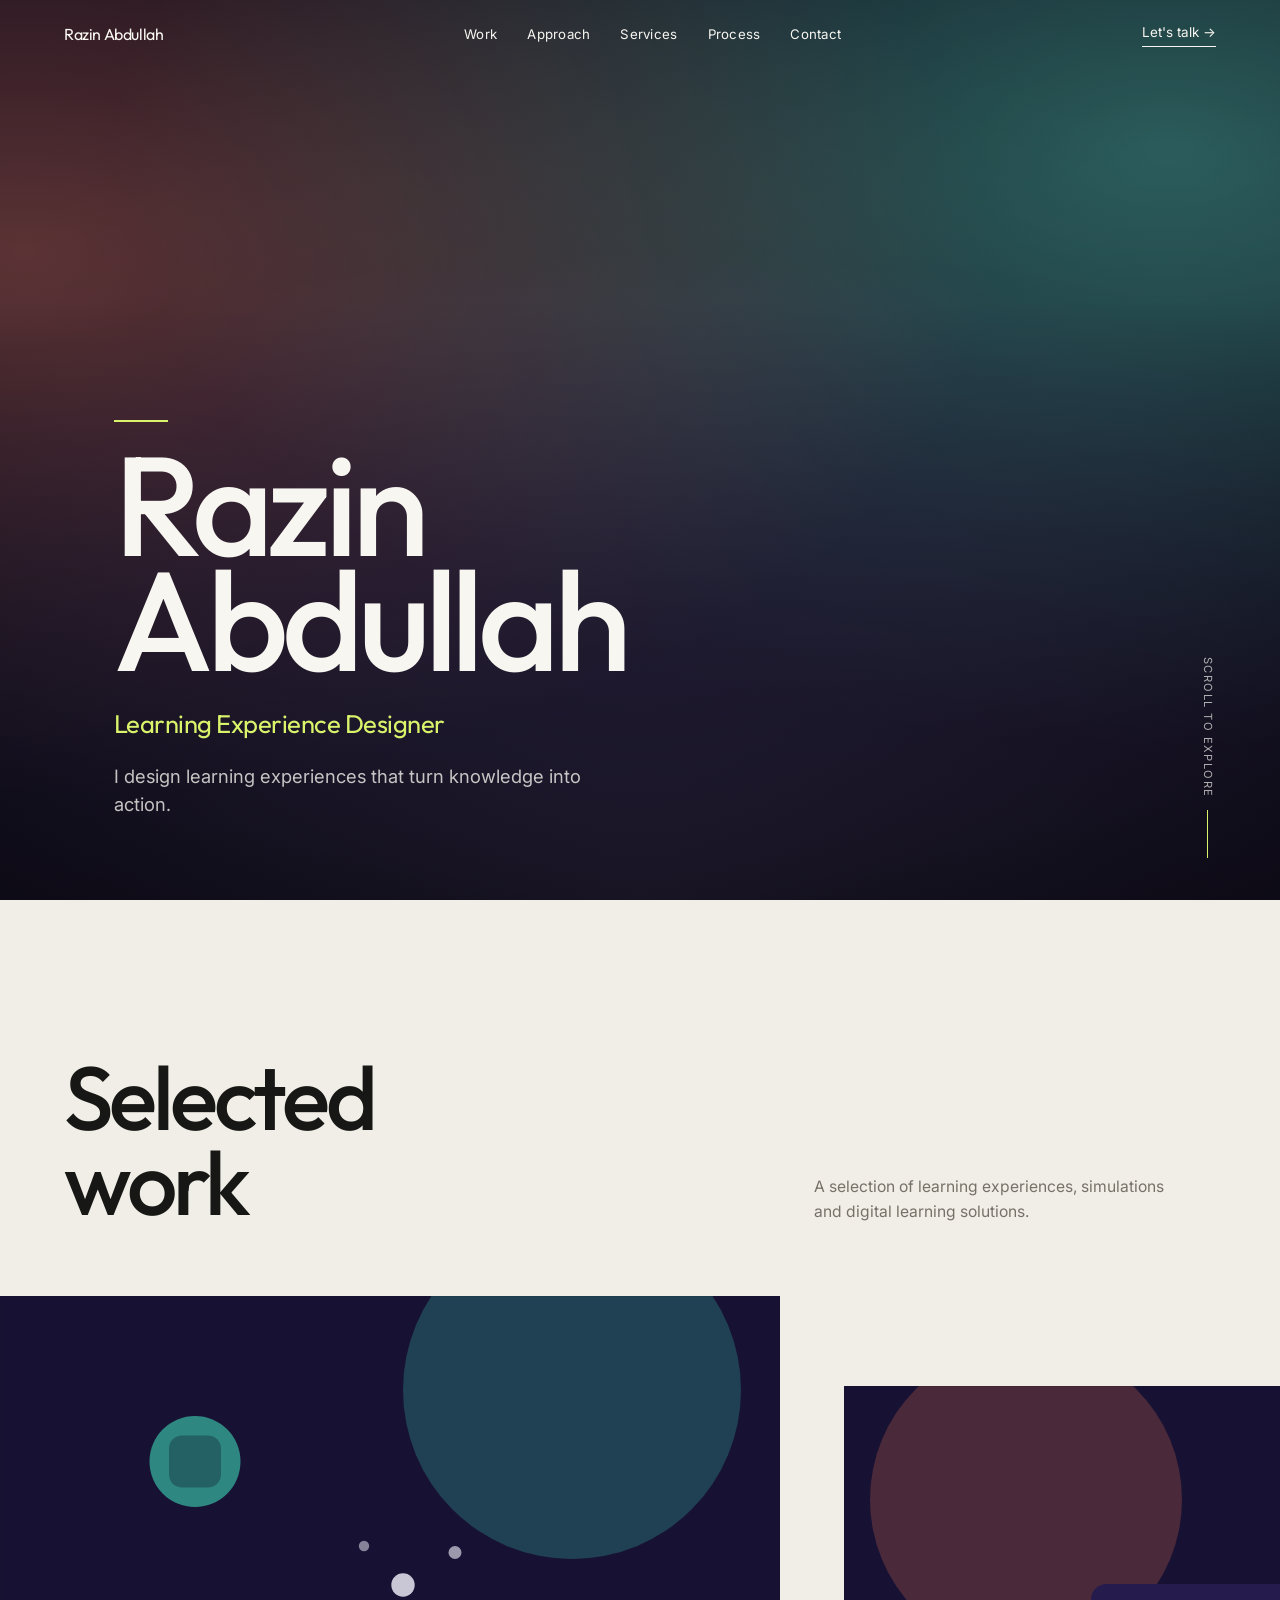
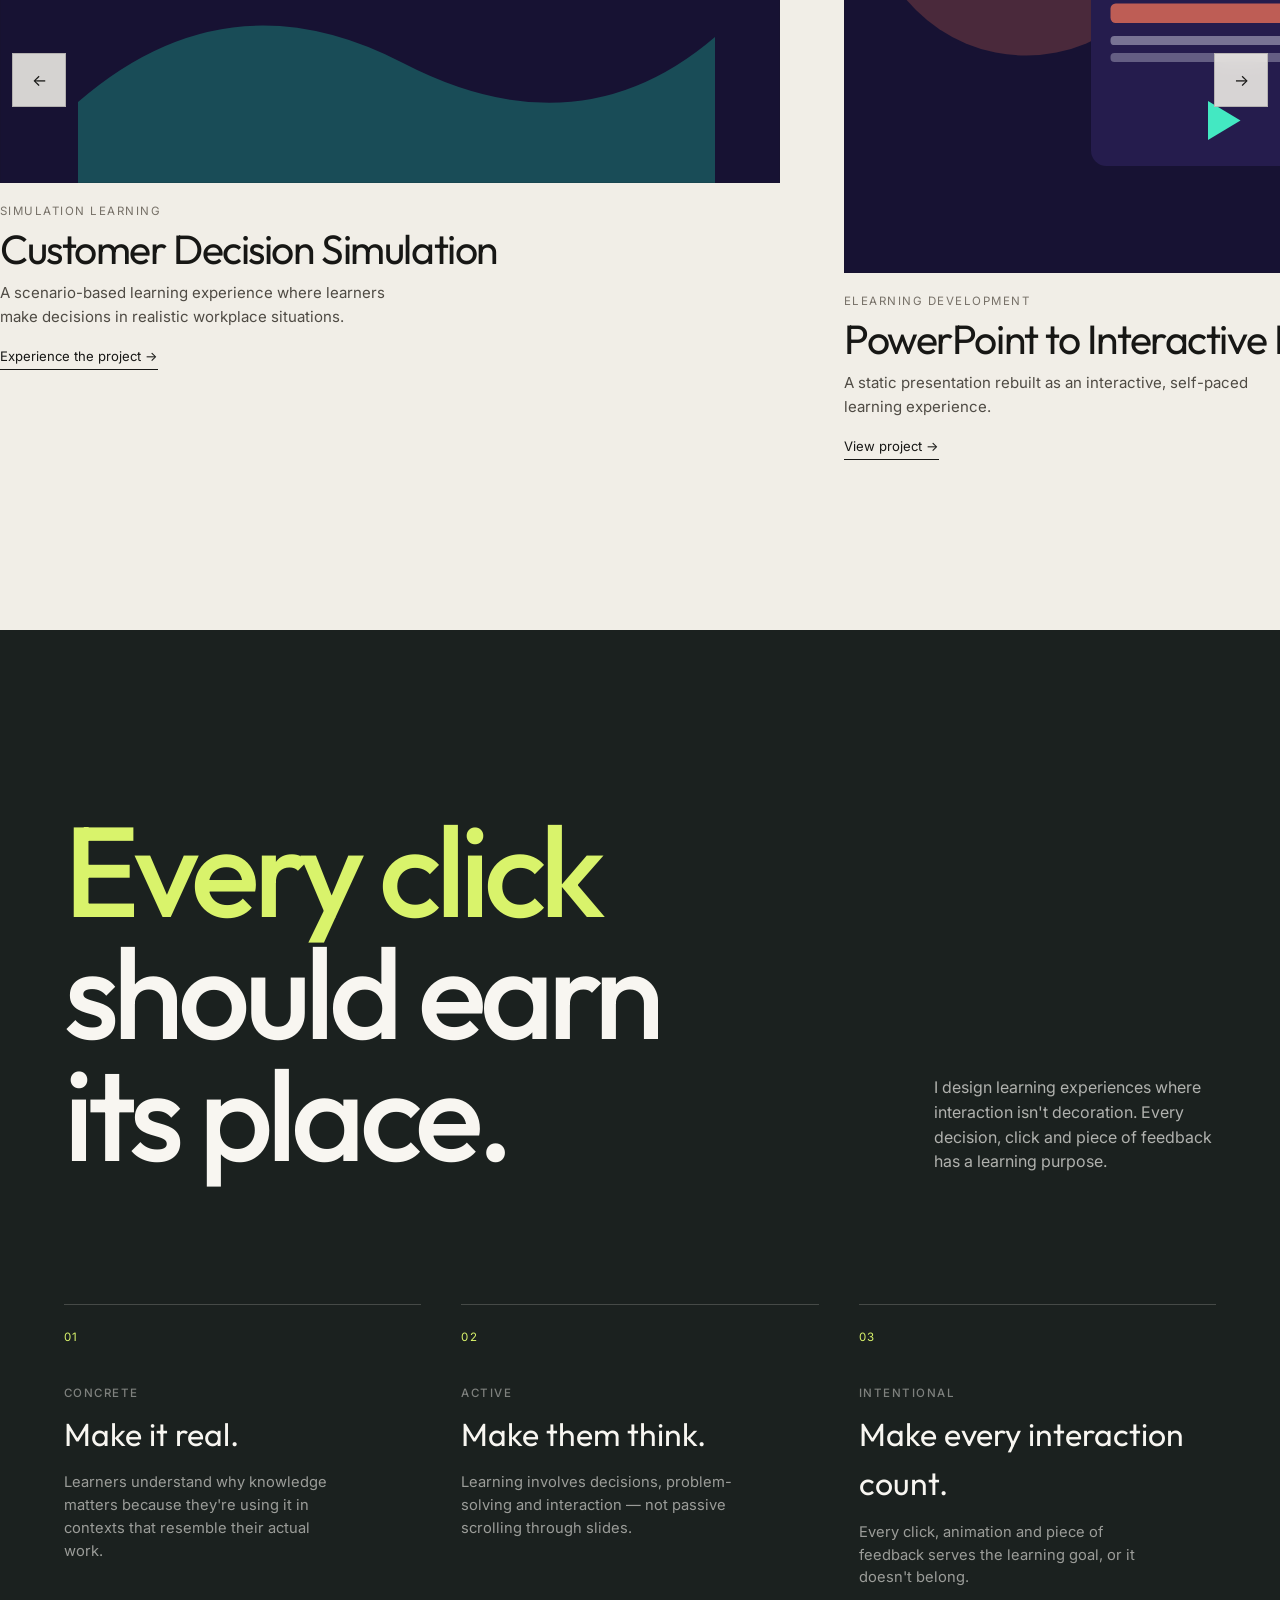
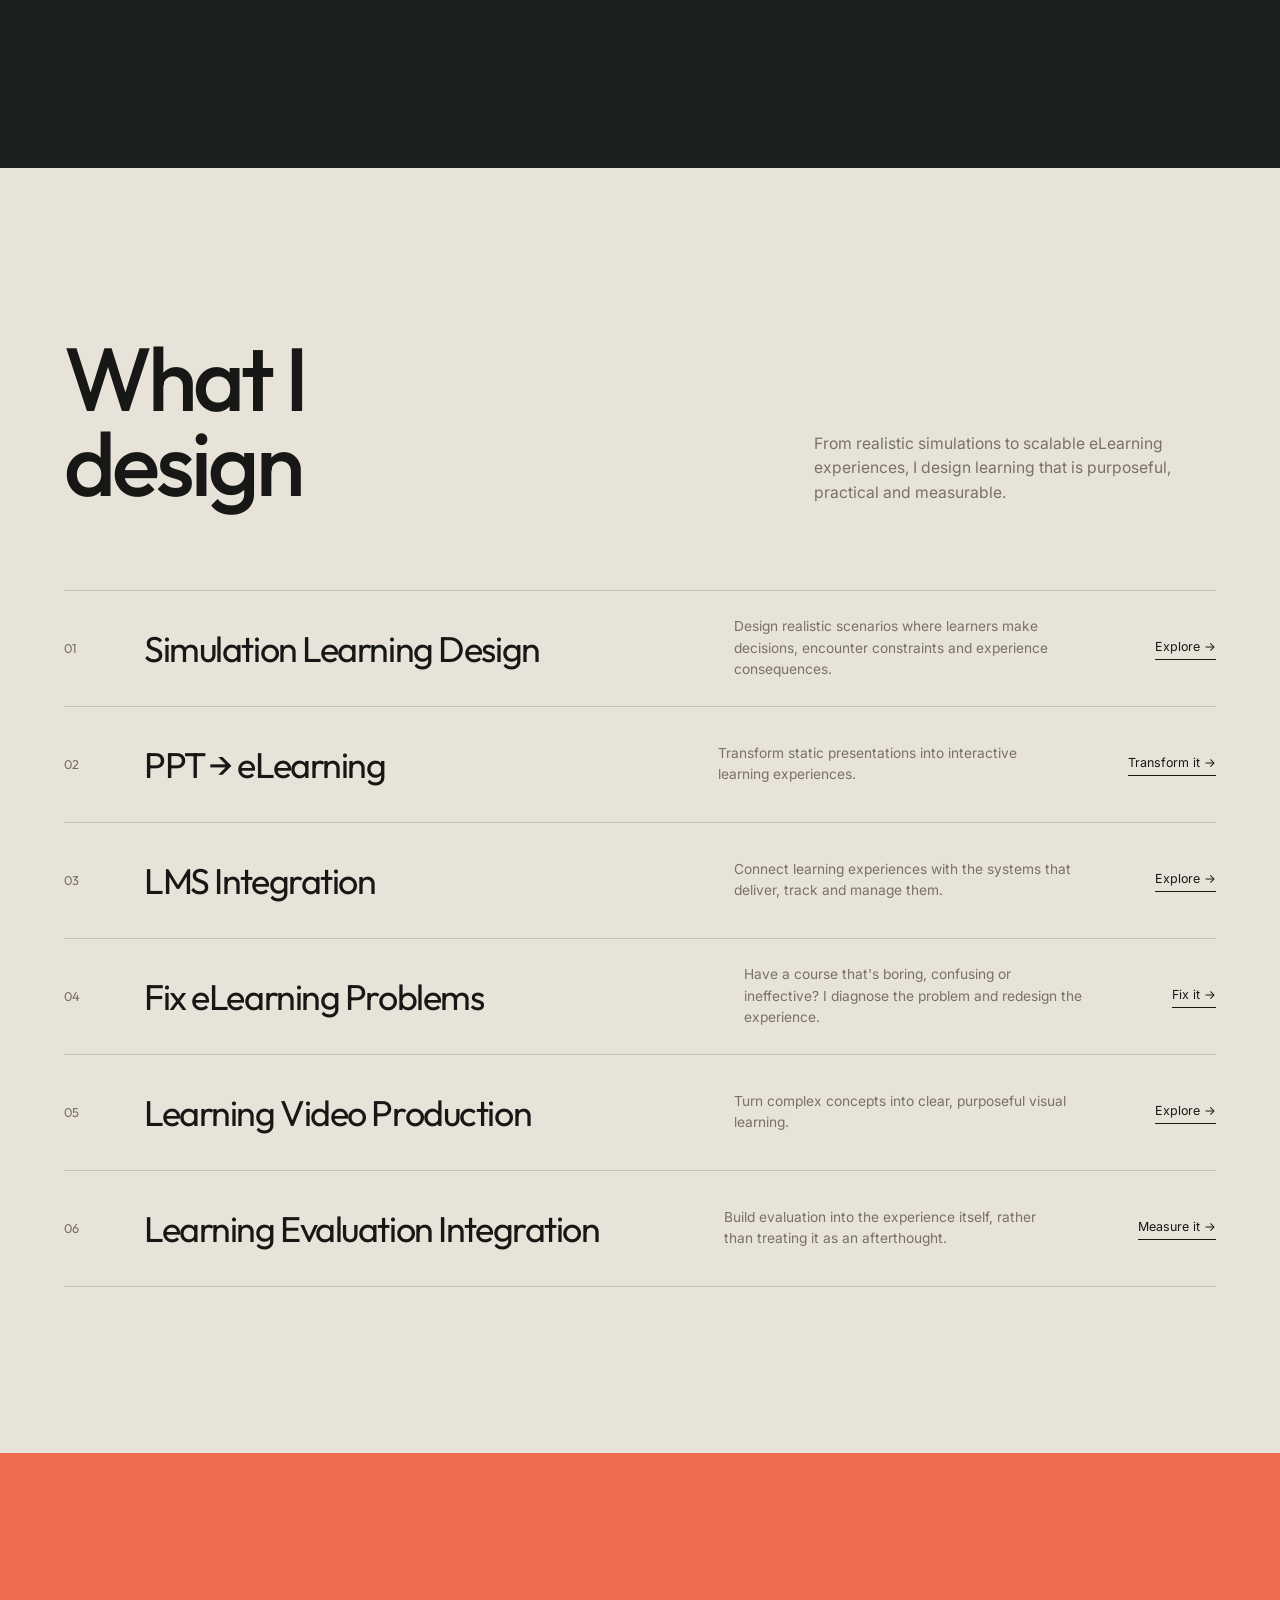
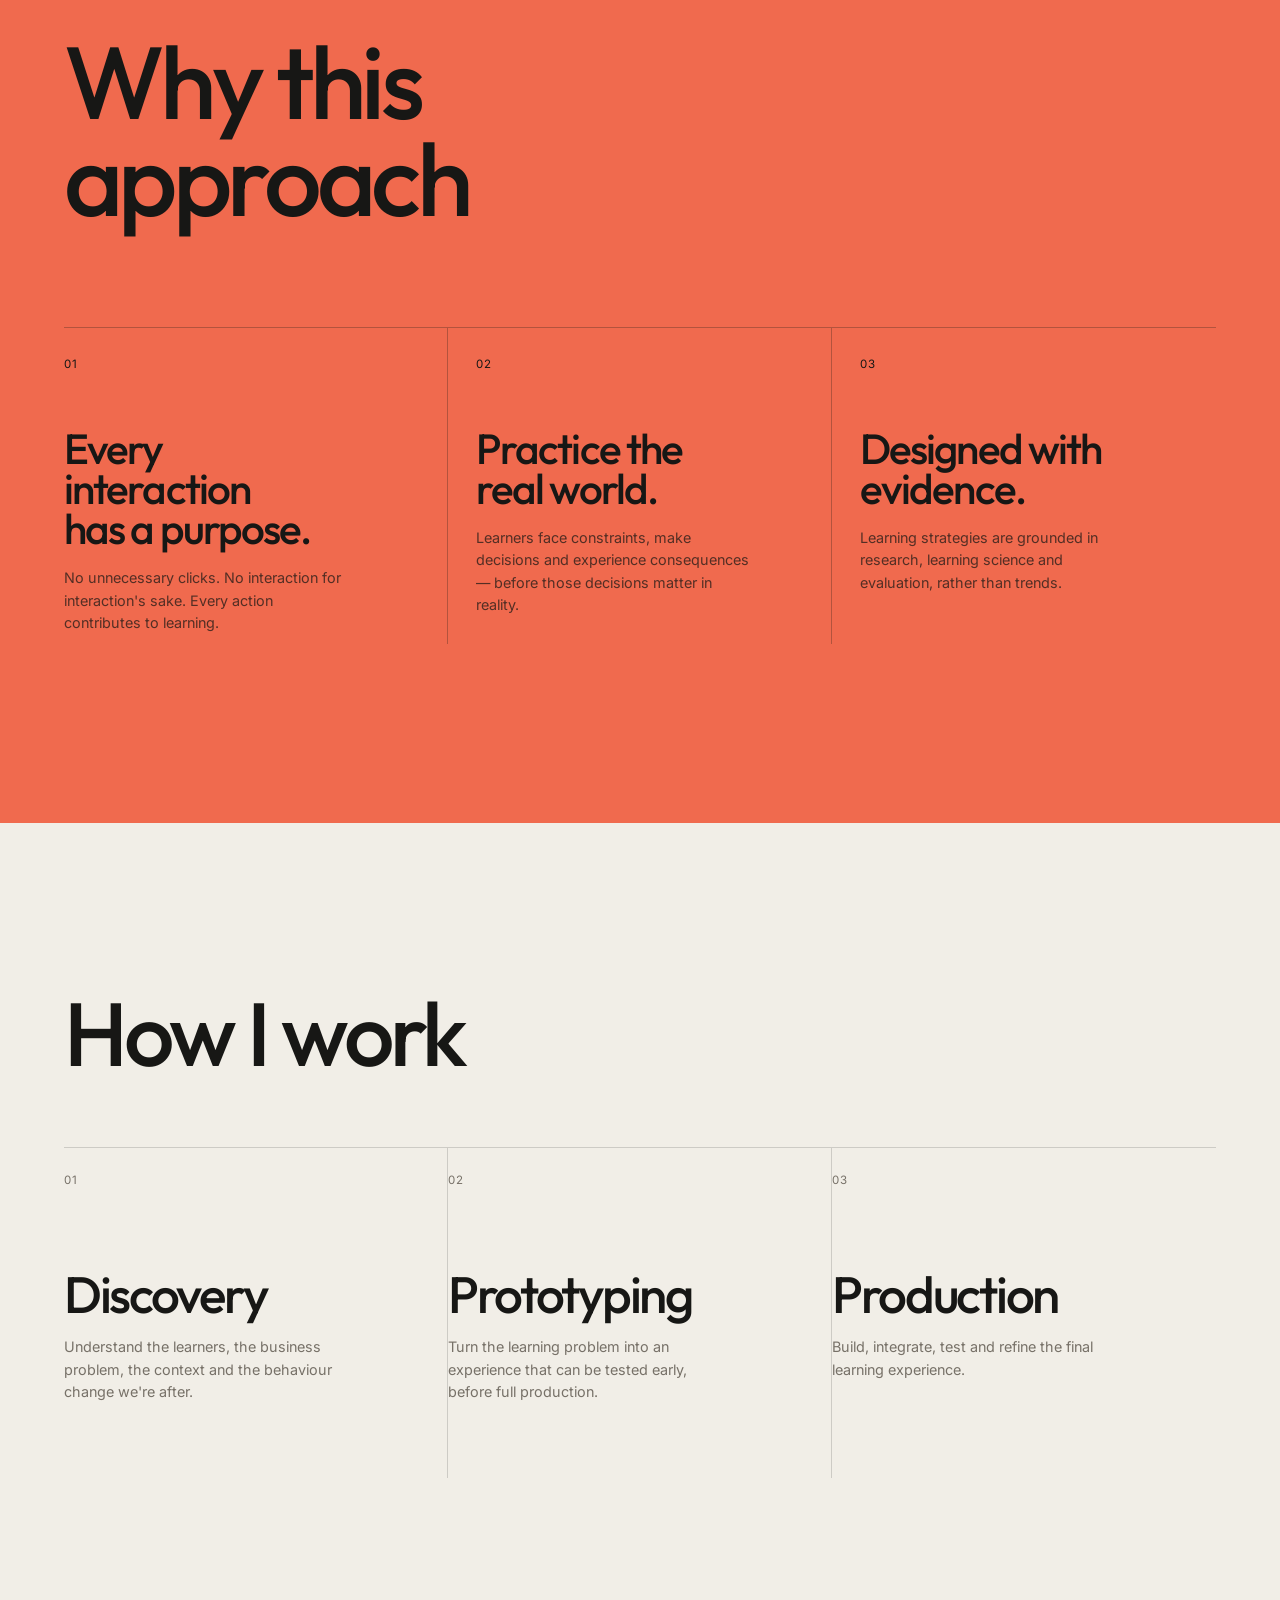
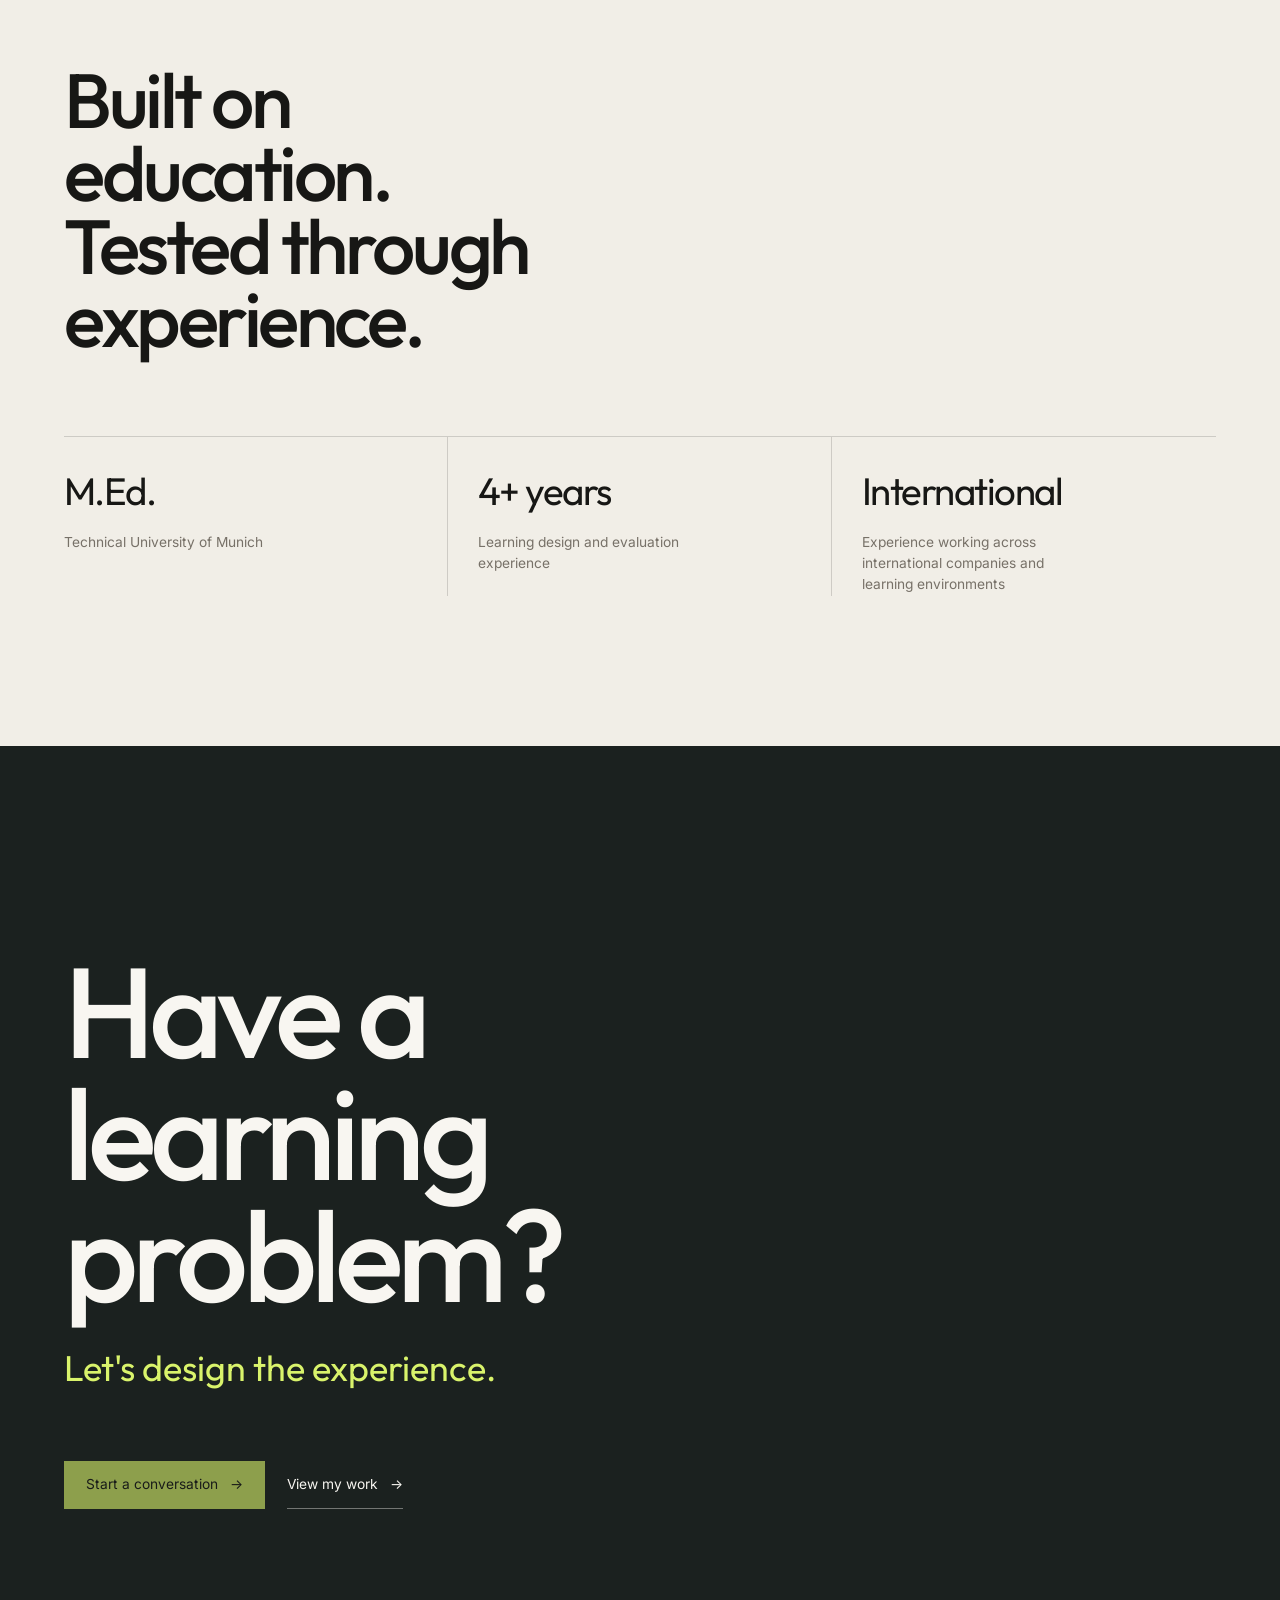
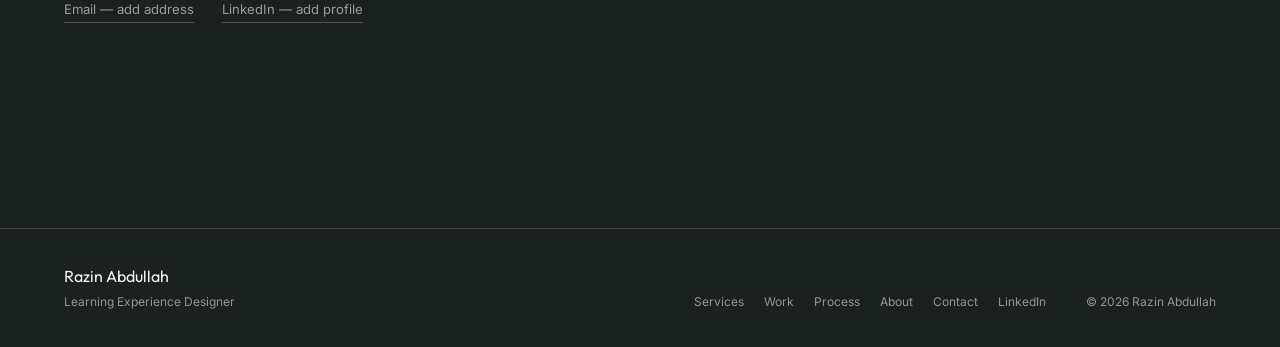
==== index.html @ d0498d7d "Add files via upload" ====
<!DOCTYPE html>
<html lang="en">
<head>
<meta charset="UTF-8">
<meta name="viewport" content="width=device-width, initial-scale=1.0">
<title>Razin Abdullah — Learning Experience Designer</title>
<meta name="description" content="Razin Abdullah designs learning experiences — simulations, eLearning and evaluation — that turn knowledge into action.">

<link rel="preconnect" href="https://fonts.googleapis.com">
<link rel="preconnect" href="https://fonts.gstatic.com" crossorigin>
<link href="https://fonts.googleapis.com/css2?family=Outfit:wght@400;500;600;700&family=Inter:wght@400;500;600&display=swap" rel="stylesheet">

<link rel="stylesheet" href="css/style.css">
</head>
<body>

<!-- ============================================
     NAVIGATION
     ============================================ -->
<header class="nav" id="nav">
  <div class="nav__inner">
    <a href="#top" class="nav__mark">Razin Abdullah</a>

    <nav class="nav__links" aria-label="Primary">
      <a href="#work">Work</a>
      <a href="#about">Approach</a>
      <a href="#services">Services</a>
      <a href="#process">Process</a>
      <a href="#contact">Contact</a>
    </nav>

    <a href="#contact" class="nav__cta">Let's talk <span class="arrow">→</span></a>

    <button class="nav__menu-btn" id="menuBtn" aria-label="Open menu" aria-expanded="false" aria-controls="mobileMenu">
      <span></span><span></span><span></span>
    </button>
  </div>

  <div class="mobile-menu" id="mobileMenu">
    <a href="#work">Work</a>
    <a href="#about">Approach</a>
    <a href="#services">Services</a>
    <a href="#process">Process</a>
    <a href="#contact">Contact</a>
  </div>
</header>

<main id="top">

  <!-- ============================================
       HERO
       ============================================ -->
  <section class="hero" id="hero">
    <div class="hero__media" id="heroMedia">
      <div class="hero__fallback" id="heroFallback" aria-hidden="true"></div>
      <video
        id="heroVideo"
        class="hero__video"
        autoplay
        muted
        loop
        playsinline
        poster="assets/images/hero-poster.svg">
        <source src="assets/videos/hero.mp4" type="video/mp4">
      </video>
      <div class="hero__overlay"></div>
    </div>

    <div class="hero__content">
      <div class="hero__eyebrow-line" aria-hidden="true"></div>
      <h1 class="hero__name">Razin Abdullah</h1>
      <p class="hero__role" id="heroRole" data-index="0">Learning Experience Designer</p>
      <p class="hero__statement">I design learning experiences that turn knowledge into action.</p>
    </div>

    <div class="hero__scroll" aria-hidden="true">
      <span>Scroll to explore</span>
      <div class="hero__scroll-line"></div>
    </div>
  </section>

  <!-- ============================================
       SELECTED WORK
       ============================================ -->
  <section class="work" id="work">
    <div class="wrap wrap--work">
      <div class="section-head">
        <h2 class="reveal">Selected work</h2>
        <p class="reveal">A selection of learning experiences, simulations and digital learning solutions.</p>
      </div>
    </div>

    <div class="work__track-wrap">
      <button class="work__nav work__nav--prev" id="workPrev" aria-label="Previous project">←</button>
      <div class="work__track" id="workTrack" tabindex="0" aria-label="Selected work, scroll horizontally"></div>
      <button class="work__nav work__nav--next" id="workNext" aria-label="Next project">→</button>
    </div>
  </section>

  <!-- ============================================
       DESIGN PHILOSOPHY
       ============================================ -->
  <section class="philosophy" id="about">
    <div class="wrap">
      <h2 class="philosophy__statement reveal">Every click should earn its place.</h2>
      <p class="philosophy__support reveal">I design learning experiences where interaction isn't decoration. Every decision, click and piece of feedback has a learning purpose.</p>

      <div class="principles">
        <div class="principle reveal">
          <span class="principle__index">01</span>
          <h3 class="principle__label">Concrete</h3>
          <p class="principle__title">Make it real.</p>
          <p class="principle__body">Learners understand why knowledge matters because they're using it in contexts that resemble their actual work.</p>
        </div>
        <div class="principle reveal">
          <span class="principle__index">02</span>
          <h3 class="principle__label">Active</h3>
          <p class="principle__title">Make them think.</p>
          <p class="principle__body">Learning involves decisions, problem-solving and interaction — not passive scrolling through slides.</p>
        </div>
        <div class="principle reveal">
          <span class="principle__index">03</span>
          <h3 class="principle__label">Intentional</h3>
          <p class="principle__title">Make every interaction count.</p>
          <p class="principle__body">Every click, animation and piece of feedback serves the learning goal, or it doesn't belong.</p>
        </div>
      </div>
    </div>
  </section>

  <!-- ============================================
       SERVICES
       ============================================ -->
  <section class="services" id="services">
    <div class="wrap">
      <div class="section-head">
        <h2 class="reveal">What I design</h2>
        <p class="reveal">From realistic simulations to scalable eLearning experiences, I design learning that is purposeful, practical and measurable.</p>
      </div>

      <div class="service-list" id="serviceList">
        <!-- populated by JS from siteConfig.services, but written statically for no-JS support -->
        <a class="service reveal" href="services.html#simulation">
          <span class="service__num">01</span>
          <span class="service__name">Simulation Learning Design</span>
          <span class="service__desc">Design realistic scenarios where learners make decisions, encounter constraints and experience consequences.</span>
          <span class="service__cta">Explore <span class="arrow">→</span></span>
        </a>
        <a class="service reveal" href="services.html#ppt-to-elearning">
          <span class="service__num">02</span>
          <span class="service__name">PPT → eLearning</span>
          <span class="service__desc">Transform static presentations into interactive learning experiences.</span>
          <span class="service__cta">Transform it <span class="arrow">→</span></span>
        </a>
        <a class="service reveal" href="services.html#lms-integration">
          <span class="service__num">03</span>
          <span class="service__name">LMS Integration</span>
          <span class="service__desc">Connect learning experiences with the systems that deliver, track and manage them.</span>
          <span class="service__cta">Explore <span class="arrow">→</span></span>
        </a>
        <a class="service reveal" href="services.html#fix-elearning">
          <span class="service__num">04</span>
          <span class="service__name">Fix eLearning Problems</span>
          <span class="service__desc">Have a course that's boring, confusing or ineffective? I diagnose the problem and redesign the experience.</span>
          <span class="service__cta">Fix it <span class="arrow">→</span></span>
        </a>
        <a class="service reveal" href="services.html#video-production">
          <span class="service__num">05</span>
          <span class="service__name">Learning Video Production</span>
          <span class="service__desc">Turn complex concepts into clear, purposeful visual learning.</span>
          <span class="service__cta">Explore <span class="arrow">→</span></span>
        </a>
        <a class="service reveal" href="services.html#evaluation">
          <span class="service__num">06</span>
          <span class="service__name">Learning Evaluation Integration</span>
          <span class="service__desc">Build evaluation into the experience itself, rather than treating it as an afterthought.</span>
          <span class="service__cta">Measure it <span class="arrow">→</span></span>
        </a>
      </div>
    </div>
  </section>

  <!-- ============================================
       WHY THIS APPROACH
       ============================================ -->
  <section class="benefits">
    <div class="wrap">
      <h2 class="section-kicker reveal">Why this approach</h2>

      <div class="benefit-grid">
        <div class="benefit reveal">
          <span class="benefit__num">01</span>
          <h3>Every interaction has a purpose.</h3>
          <p>No unnecessary clicks. No interaction for interaction's sake. Every action contributes to learning.</p>
        </div>
        <div class="benefit reveal">
          <span class="benefit__num">02</span>
          <h3>Practice the real world.</h3>
          <p>Learners face constraints, make decisions and experience consequences — before those decisions matter in reality.</p>
        </div>
        <div class="benefit reveal">
          <span class="benefit__num">03</span>
          <h3>Designed with evidence.</h3>
          <p>Learning strategies are grounded in research, learning science and evaluation, rather than trends.</p>
        </div>
      </div>
    </div>
  </section>

  <!-- ============================================
       PROCESS
       ============================================ -->
  <section class="process" id="process">
    <div class="wrap">
      <div class="section-head">
        <h2 class="reveal">How I work</h2>
      </div>

      <div class="process__journey">
        <div class="process__stage reveal">
          <span class="process__num">01</span>
          <h3>Discovery</h3>
          <p>Understand the learners, the business problem, the context and the behaviour change we're after.</p>
        </div>
        <div class="process__connector" aria-hidden="true"></div>
        <div class="process__stage reveal">
          <span class="process__num">02</span>
          <h3>Prototyping</h3>
          <p>Turn the learning problem into an experience that can be tested early, before full production.</p>
        </div>
        <div class="process__connector" aria-hidden="true"></div>
        <div class="process__stage reveal">
          <span class="process__num">03</span>
          <h3>Production</h3>
          <p>Build, integrate, test and refine the final learning experience.</p>
        </div>
      </div>
    </div>
  </section>

  <!-- ============================================
       CREDENTIALS
       ============================================ -->
  <section class="credentials">
    <div class="wrap">
      <h2 class="reveal">Built on education. Tested through experience.</h2>

      <div class="credential-list">
        <div class="credential reveal">
          <span class="credential__stat">M.Ed.</span>
          <span class="credential__label">Technical University of Munich</span>
        </div>
        <div class="credential reveal">
          <span class="credential__stat">4+ years</span>
          <span class="credential__label">Learning design and evaluation experience</span>
        </div>
        <div class="credential reveal">
          <span class="credential__stat">International</span>
          <span class="credential__label">Experience working across international companies and learning environments</span>
        </div>
      </div>
    </div>
  </section>

  <!-- ============================================
       CONTACT CTA
       ============================================ -->
  <section class="contact" id="contact">
    <div class="wrap">
      <h2 class="reveal">Have a learning problem?</h2>
      <p class="reveal">Let's design the experience.</p>

      <div class="contact__actions reveal">
        <a href="#" class="btn btn--primary" id="contactEmailBtn">Start a conversation <span class="arrow">→</span></a>
        <a href="#work" class="btn btn--ghost">View my work <span class="arrow">→</span></a>
      </div>

      <div class="contact__meta reveal">
        <a href="#" id="contactEmailLink" class="contact__meta-link">Email — add address</a>
        <a href="#" id="contactLinkedinLink" class="contact__meta-link" target="_blank" rel="noopener">LinkedIn — add profile</a>
      </div>
    </div>
  </section>

</main>

<!-- ============================================
     FOOTER
     ============================================ -->
<footer class="footer">
  <div class="wrap footer__inner">
    <div class="footer__brand">
      <p class="footer__name">Razin Abdullah</p>
      <p class="footer__role">Learning Experience Designer</p>
    </div>

    <nav class="footer__links" aria-label="Footer">
      <a href="#services">Services</a>
      <a href="#work">Work</a>
      <a href="#process">Process</a>
      <a href="#about">About</a>
      <a href="#contact">Contact</a>
      <a href="#" id="footerLinkedin" target="_blank" rel="noopener">LinkedIn</a>
    </nav>

    <p class="footer__copy">© 2026 Razin Abdullah</p>
  </div>
</footer>

<script src="js/main.js"></script>
</body>
</html>
---- css/style.css ----
/* =====================================================================
   RAZIN ABDULLAH — PORTFOLIO V2
   Art-directed editorial system. No framework. GitHub Pages friendly.
   Keep project placeholders until the real work is ready.
   ===================================================================== */

:root {
  --paper: #F1EEE7;
  --paper-2: #E8E3D9;
  --ink: #171715;
  --ink-soft: #4F4B44;
  --muted: #777168;
  --line: rgba(23, 23, 21, .16);
  --line-dark: rgba(241, 238, 231, .20);
  --night: #1B211F;
  --acid: #D9F36B;
  --orange: #F06A4E;
  --white: #F8F6F1;

  --display: 'Outfit', 'Helvetica Neue', Arial, sans-serif;
  --body: 'Inter', 'Helvetica Neue', Arial, sans-serif;

  --max-w: 1280px;
  --gutter: clamp(20px, 5vw, 72px);
  --ease: cubic-bezier(.2,.8,.2,1);
  --fast: .22s;
  --med: .55s;
  --slow: .9s;
}

*, *::before, *::after { box-sizing: border-box; }
html { scroll-behavior: smooth; }
body {
  margin: 0;
  background: var(--paper);
  color: var(--ink);
  font-family: var(--body);
  font-size: 16px;
  line-height: 1.55;
  -webkit-font-smoothing: antialiased;
  text-rendering: optimizeLegibility;
}

@media (prefers-reduced-motion: reduce) {
  html { scroll-behavior: auto; }
  *, *::before, *::after {
    animation-duration: .001ms !important;
    animation-iteration-count: 1 !important;
    transition-duration: .001ms !important;
    scroll-behavior: auto !important;
  }
}

a { color: inherit; text-decoration: none; }
img, video { display: block; max-width: 100%; }
button { font: inherit; color: inherit; background: none; border: 0; cursor: pointer; }

.wrap { width: min(100%, var(--max-w)); margin: 0 auto; padding-inline: var(--gutter); }
section { position: relative; }

h1, h2, h3 {
  margin: 0;
  font-family: var(--display);
  line-height: .95;
  letter-spacing: -.045em;
  font-weight: 500;
}
p { margin: 0; }

:focus-visible { outline: 2px solid var(--orange); outline-offset: 5px; }

.arrow { display: inline-block; transition: transform var(--fast) var(--ease); }
a:hover .arrow, button:hover .arrow { transform: translateX(5px); }

/* Motion: quiet, editorial, not "everything fades up". */
.reveal { opacity: 0; transform: translateY(18px); transition: opacity .7s var(--ease), transform .7s var(--ease); }
.reveal.is-visible { opacity: 1; transform: none; }

.section-head { display: grid; grid-template-columns: minmax(0, 1.15fr) minmax(220px, .65fr); gap: 40px; align-items: end; margin-bottom: 72px; }
.section-head h2 { font-size: clamp(3.2rem, 7vw, 7rem); max-width: 8ch; }
.section-head p { max-width: 36ch; color: var(--muted); font-size: .98rem; }
.section-kicker { font-size: clamp(3.4rem, 8vw, 8rem); max-width: 9ch; }

/* ---------------------------------------------------------------------
   NAVIGATION
   --------------------------------------------------------------------- */
.nav {
  position: fixed; inset: 0 0 auto; z-index: 100;
  padding: 22px var(--gutter);
  color: var(--white);
  transition: color var(--fast) var(--ease), background var(--fast) var(--ease), padding var(--fast) var(--ease), border-color var(--fast) var(--ease);
}
.nav.is-scrolled {
  color: var(--ink);
  background: rgba(241, 238, 231, .90);
  backdrop-filter: blur(14px);
  padding-top: 15px;
  padding-bottom: 15px;
  border-bottom: 1px solid var(--line);
}
.nav__inner { width: min(100%, var(--max-w)); margin: 0 auto; display: flex; align-items: center; justify-content: space-between; gap: 28px; }
.nav__mark { font-family: var(--display); font-size: 1rem; letter-spacing: -.025em; }
.nav__links { display: flex; align-items: center; gap: 30px; }
.nav__links a { position: relative; font-size: .83rem; letter-spacing: .02em; }
.nav__links a::after { content: ''; position: absolute; left: 0; right: 0; bottom: -5px; height: 1px; background: currentColor; transform: scaleX(0); transform-origin: right; transition: transform var(--fast) var(--ease); }
.nav__links a:hover::after { transform: scaleX(1); transform-origin: left; }
.nav__cta { border-bottom: 1px solid currentColor; padding-bottom: 3px; font-size: .84rem; }
.nav__menu-btn { display: none; width: 42px; height: 42px; align-items: center; justify-content: center; flex-direction: column; gap: 5px; }
.nav__menu-btn span { width: 20px; height: 1.5px; background: currentColor; transition: transform var(--fast) var(--ease), opacity var(--fast) var(--ease); }
.nav__menu-btn.is-open span:nth-child(1) { transform: translateY(6.5px) rotate(45deg); }
.nav__menu-btn.is-open span:nth-child(2) { opacity: 0; }
.nav__menu-btn.is-open span:nth-child(3) { transform: translateY(-6.5px) rotate(-45deg); }
.mobile-menu { display: none; }

/* ---------------------------------------------------------------------
   HERO — cinematic, restrained, typographic
   --------------------------------------------------------------------- */
.hero { min-height: 100svh; height: 100svh; overflow: hidden; background: var(--night); color: var(--white); display: flex; align-items: flex-end; }
.hero__media { position: absolute; inset: -5%; will-change: transform; }
.hero__video { width: 100%; height: 100%; object-fit: cover; object-position: center; filter: saturate(.78) contrast(1.02); }
.hero__fallback { position: absolute; inset: 0; background: linear-gradient(135deg, #2B332E 0%, #151917 55%, #343B35 100%); }
.hero__overlay { position: absolute; inset: 0; background: linear-gradient(180deg, rgba(0,0,0,.18) 0%, rgba(0,0,0,.08) 35%, rgba(0,0,0,.72) 100%); }
.hero__content { position: relative; z-index: 2; width: min(100%, 1180px); margin: 0 auto; padding: 0 var(--gutter) clamp(54px, 9vh, 110px); will-change: transform, opacity; }
.hero__eyebrow-line { width: 54px; height: 2px; background: var(--acid); margin-bottom: 25px; }
.hero__name { font-size: clamp(4rem, 11vw, 10.8rem); max-width: 8ch; line-height: .82; font-weight: 500; }
.hero__role { display: inline-block; margin-top: 26px; font-family: var(--display); font-size: clamp(1.15rem, 2vw, 1.7rem); color: var(--acid); letter-spacing: -.02em; min-height: 1.3em; }
.hero__role.is-swapping { opacity: 0; transform: translateY(8px); }
.hero__statement { margin-top: 18px; max-width: 39ch; font-size: clamp(1rem, 1.5vw, 1.15rem); color: rgba(248,246,241,.78); }
.hero__scroll { position: absolute; right: var(--gutter); bottom: 42px; z-index: 2; display: flex; align-items: center; gap: 12px; color: rgba(248,246,241,.68); font-size: .7rem; letter-spacing: .13em; text-transform: uppercase; writing-mode: vertical-rl; }
.hero__scroll-line { width: 1px; height: 48px; background: rgba(248,246,241,.4); position: relative; overflow: hidden; }
.hero__scroll-line::after { content: ''; position: absolute; inset: -100% 0 0; background: var(--acid); animation: scrollline 1.8s ease-in-out infinite; }
@keyframes scrollline { 0% { transform: translateY(0); } 60%,100% { transform: translateY(200%); } }

/* ---------------------------------------------------------------------
   SELECTED WORK — projects are the proof, placeholders stay visible
   --------------------------------------------------------------------- */
.work { background: var(--paper); padding: clamp(100px, 12vw, 180px) 0 150px; overflow: hidden; }
.work__track-wrap { position: relative; }
.work__track { display: flex; gap: clamp(30px, 5vw, 72px); overflow-x: auto; scroll-snap-type: x mandatory; scrollbar-width: none; padding: 0 var(--gutter) 20px; }
.work__track::-webkit-scrollbar { display: none; }
.project-card { flex: 0 0 min(74vw, 780px); scroll-snap-align: start; color: var(--ink); }
.project-card:nth-child(2) { margin-top: 90px; }
.project-card:nth-child(3) { margin-top: 25px; }
.project-card__media { position: relative; aspect-ratio: 16 / 10; overflow: hidden; background: var(--paper-2); }
.project-card__media::after { content: ''; position: absolute; inset: 0; border: 1px solid rgba(23,23,21,.10); pointer-events: none; }
.project-card__media img { width: 100%; height: 100%; object-fit: cover; transition: transform 1s var(--ease); }
.project-card:hover .project-card__media img { transform: scale(1.035); }
.project-card__placeholder { position: absolute; inset: 0; display: flex; flex-direction: column; align-items: flex-start; justify-content: flex-end; padding: clamp(22px, 4vw, 48px); background: linear-gradient(135deg, #E8E3D9, #D8D2C6); color: var(--ink); }
.project-card__placeholder::before { content: 'PROJECT PREVIEW'; font-size: .68rem; letter-spacing: .15em; margin-bottom: 10px; color: var(--muted); }
.project-card__category { margin-top: 20px; color: var(--muted); font-size: .72rem; letter-spacing: .13em; text-transform: uppercase; }
.project-card__title { margin-top: 8px; font-family: var(--display); font-size: clamp(1.65rem, 3.2vw, 2.8rem); line-height: .98; letter-spacing: -.035em; }
.project-card__desc { max-width: 46ch; margin-top: 12px; color: var(--ink-soft); font-size: .94rem; }
.project-card__cta { display: inline-block; margin-top: 18px; border-bottom: 1px solid var(--ink); padding-bottom: 3px; font-size: .82rem; }
.work__nav { position: absolute; z-index: 4; top: calc(50% - 35px); width: 54px; height: 54px; display: flex; align-items: center; justify-content: center; border: 1px solid rgba(23,23,21,.18); background: rgba(241,238,231,.88); backdrop-filter: blur(8px); transition: background var(--fast) var(--ease), color var(--fast) var(--ease), transform var(--fast) var(--ease); }
.work__nav:hover { background: var(--ink); color: var(--paper); transform: translateY(-2px); }
.work__nav--prev { left: 12px; }
.work__nav--next { right: 12px; }

/* ---------------------------------------------------------------------
   PHILOSOPHY — signature statement
   --------------------------------------------------------------------- */
.philosophy { background: var(--night); color: var(--white); padding: clamp(110px, 14vw, 200px) 0; overflow: hidden; }
.philosophy .wrap { display: grid; grid-template-columns: minmax(0, 1.5fr) minmax(230px, .55fr); column-gap: 8vw; }
.philosophy__statement { grid-column: 1; font-size: clamp(4rem, 10vw, 10rem); max-width: 8ch; color: var(--white); }
.philosophy__statement::first-line { color: var(--acid); }
.philosophy__support { grid-column: 2; align-self: end; max-width: 30ch; color: rgba(248,246,241,.68); font-size: 1rem; }
.principles { grid-column: 1 / -1; display: grid; grid-template-columns: repeat(3, 1fr); gap: 40px; margin-top: 130px; }
.principle { border-top: 1px solid var(--line-dark); padding-top: 18px; }
.principle__index { color: var(--acid); font-size: .72rem; letter-spacing: .13em; }
.principle__label { margin-top: 40px; color: rgba(248,246,241,.45); font-size: .72rem; letter-spacing: .13em; text-transform: uppercase; font-family: var(--body); font-weight: 500; line-height: 1; }
.principle__title { margin-top: 10px; font-family: var(--display); font-size: clamp(1.6rem, 2.5vw, 2.3rem); }
.principle__body { margin-top: 12px; max-width: 32ch; color: rgba(248,246,241,.58); font-size: .92rem; }

/* ---------------------------------------------------------------------
   SERVICES — typography-led list, not cards
   --------------------------------------------------------------------- */
.services { background: var(--paper-2); padding: clamp(110px, 13vw, 170px) 0; }
.services .section-head { margin-bottom: 85px; }
.service-list { border-top: 1px solid var(--line); }
.service { position: relative; display: grid; grid-template-columns: 52px minmax(220px, 1fr) minmax(200px, .7fr) auto; gap: 28px; align-items: center; min-height: 116px; border-bottom: 1px solid var(--line); overflow: hidden; transition: padding-left var(--med) var(--ease); }
.service::before { content: ''; position: absolute; inset: 0 auto 0 0; width: 0; background: var(--acid); transition: width var(--med) var(--ease); z-index: 0; }
.service > * { position: relative; z-index: 1; }
.service:hover { padding-left: 18px; }
.service:hover::before { width: 100%; }
.service__num { font-family: var(--display); font-size: .8rem; color: var(--muted); }
.service__name { font-family: var(--display); font-size: clamp(1.5rem, 2.8vw, 2.5rem); letter-spacing: -.04em; line-height: 1; }
.service__desc { max-width: 38ch; color: var(--muted); font-size: .86rem; }
.service__cta { justify-self: end; font-size: .78rem; white-space: nowrap; border-bottom: 1px solid currentColor; padding-bottom: 2px; }

/* ---------------------------------------------------------------------
   WHY — one strong dark statement instead of another card grid
   --------------------------------------------------------------------- */
.benefits { background: var(--orange); color: var(--ink); padding: clamp(110px, 14vw, 180px) 0; }
.benefits .section-kicker { margin-bottom: 100px; }
.benefit-grid { display: grid; grid-template-columns: repeat(3, 1fr); border-top: 1px solid rgba(23,23,21,.28); }
.benefit { padding: 28px 28px 10px 0; border-right: 1px solid rgba(23,23,21,.28); }
.benefit + .benefit { padding-left: 28px; }
.benefit:last-child { border-right: 0; }
.benefit__num { display: block; font-size: .72rem; letter-spacing: .13em; }
.benefit h3 { margin-top: 55px; max-width: 9ch; font-size: clamp(1.8rem, 3.3vw, 3.1rem); }
.benefit p { margin-top: 18px; max-width: 31ch; color: rgba(23,23,21,.72); font-size: .9rem; }

/* ---------------------------------------------------------------------
   PROCESS — editorial timeline
   --------------------------------------------------------------------- */
.process { background: var(--paper); padding: clamp(110px, 13vw, 170px) 0; }
.process__journey { display: grid; grid-template-columns: repeat(3, 1fr); gap: 0; border-top: 1px solid var(--line); }
.process__stage { min-height: 330px; padding: 24px 34px 0 0; border-right: 1px solid var(--line); }
.process__stage + .process__stage { padding-left: 34px; }
.process__stage:last-child { border-right: 0; }
.process__num { display: block; font-size: .72rem; color: var(--muted); letter-spacing: .13em; }
.process__stage h3 { margin-top: 80px; font-size: clamp(2rem, 4vw, 3.6rem); }
.process__stage p { margin-top: 18px; max-width: 31ch; color: var(--muted); font-size: .9rem; }
.process__connector { display: none; }

/* ---------------------------------------------------------------------
   CREDENTIALS — quiet proof
   --------------------------------------------------------------------- */
.credentials { background: var(--paper); padding: 20px 0 150px; }
.credentials h2 { max-width: 10ch; font-size: clamp(3rem, 6vw, 6rem); }
.credential-list { display: grid; grid-template-columns: repeat(3, 1fr); margin-top: 80px; border-top: 1px solid var(--line); }
.credential { padding: 25px 30px 0 0; border-right: 1px solid var(--line); }
.credential + .credential { padding-left: 30px; }
.credential:last-child { border-right: 0; }
.credential__stat { display: block; font-family: var(--display); font-size: clamp(1.7rem, 3vw, 2.5rem); letter-spacing: -.04em; }
.credential__label { display: block; margin-top: 10px; max-width: 25ch; color: var(--muted); font-size: .86rem; }

/* ---------------------------------------------------------------------
   CONTACT — simple and personal
   --------------------------------------------------------------------- */
.contact { background: var(--night); color: var(--white); padding: clamp(120px, 16vw, 220px) 0; overflow: hidden; }
.contact h2 { max-width: 8ch; font-size: clamp(4rem, 10vw, 10rem); }
.contact > .wrap > p { margin-top: 25px; color: var(--acid); font-family: var(--display); font-size: clamp(1.4rem, 2.8vw, 2.4rem); }
.contact__actions { display: flex; flex-wrap: wrap; gap: 22px; margin-top: 65px; }
.btn { display: inline-flex; align-items: center; gap: 12px; min-height: 48px; padding: 13px 0; font-size: .86rem; }
.btn--primary { background: var(--acid); color: var(--ink); padding-inline: 22px; }
.btn--primary:hover { background: var(--white); }
.btn--ghost { border-bottom: 1px solid rgba(248,246,241,.4); color: var(--white); }
.btn--ghost:hover { border-color: var(--white); }
.contact__meta { display: flex; flex-wrap: wrap; gap: 28px; margin-top: 90px; }
.contact__meta-link { color: rgba(248,246,241,.58); border-bottom: 1px solid rgba(248,246,241,.25); padding-bottom: 3px; font-size: .82rem; }

/* ---------------------------------------------------------------------
   FOOTER
   --------------------------------------------------------------------- */
.footer { background: var(--night); color: rgba(248,246,241,.55); border-top: 1px solid var(--line-dark); padding: 35px 0; }
.footer__inner { display: grid; grid-template-columns: 1fr auto auto; align-items: end; gap: 40px; }
.footer__name { color: var(--white); font-family: var(--display); font-size: 1rem; }
.footer__role, .footer__copy { margin-top: 4px; font-size: .75rem; }
.footer__links { display: flex; flex-wrap: wrap; gap: 20px; font-size: .75rem; }
.footer__links a:hover { color: var(--white); }

/* ---------------------------------------------------------------------
   RESPONSIVE
   --------------------------------------------------------------------- */
@media (max-width: 900px) {
  .nav__links, .nav__cta { display: none; }
  .nav__menu-btn { display: flex; }
  .mobile-menu { display: flex; max-height: 0; overflow: hidden; flex-direction: column; margin-top: 0; background: var(--paper); color: var(--ink); transition: max-height var(--med) var(--ease), margin var(--med) var(--ease); }
  .mobile-menu.is-open { max-height: 360px; margin-top: 16px; }
  .mobile-menu a { padding: 15px 8px; border-bottom: 1px solid var(--line); font-family: var(--display); font-size: 1.25rem; }

  .section-head { grid-template-columns: 1fr; gap: 25px; margin-bottom: 55px; }
  .section-head h2 { max-width: 10ch; }

  .philosophy .wrap { grid-template-columns: 1fr; }
  .philosophy__statement { grid-column: 1; }
  .philosophy__support { grid-column: 1; margin-top: 35px; }
  .principles { grid-template-columns: 1fr; gap: 55px; margin-top: 100px; }

  .service { grid-template-columns: 42px 1fr auto; gap: 18px; min-height: 100px; }
  .service__desc { grid-column: 2; grid-row: 2; }
  .service__cta { grid-column: 3; grid-row: 1 / span 2; }

  .benefit-grid { grid-template-columns: 1fr; }
  .benefit, .benefit + .benefit { padding: 25px 0 45px; border-right: 0; border-bottom: 1px solid rgba(23,23,21,.28); }
  .benefit:last-child { border-bottom: 0; }
  .benefit h3 { margin-top: 35px; }

  .process__journey { grid-template-columns: 1fr; }
  .process__stage, .process__stage + .process__stage { min-height: auto; padding: 24px 0 55px; border-right: 0; border-bottom: 1px solid var(--line); }
  .process__stage h3 { margin-top: 50px; }

  .credential-list { grid-template-columns: 1fr; }
  .credential, .credential + .credential { padding: 25px 0; border-right: 0; border-bottom: 1px solid var(--line); }
  .credential:last-child { border-bottom: 0; }

  .footer__inner { grid-template-columns: 1fr; align-items: start; gap: 24px; }
}

@media (max-width: 640px) {
  .hero__name { font-size: clamp(3.7rem, 18vw, 6.2rem); }
  .hero__scroll { display: none; }
  .project-card { flex-basis: 88vw; }
  .project-card:nth-child(2) { margin-top: 40px; }
  .work__nav { display: none; }
  .service { grid-template-columns: 32px 1fr; }
  .service__desc { grid-column: 2; grid-row: auto; }
  .service__cta { grid-column: 2; grid-row: auto; justify-self: start; margin-top: 8px; }
  .service:hover { padding-left: 10px; }
  .principles { margin-top: 75px; }
  .contact__meta { margin-top: 65px; flex-direction: column; align-items: flex-start; gap: 16px; }
}
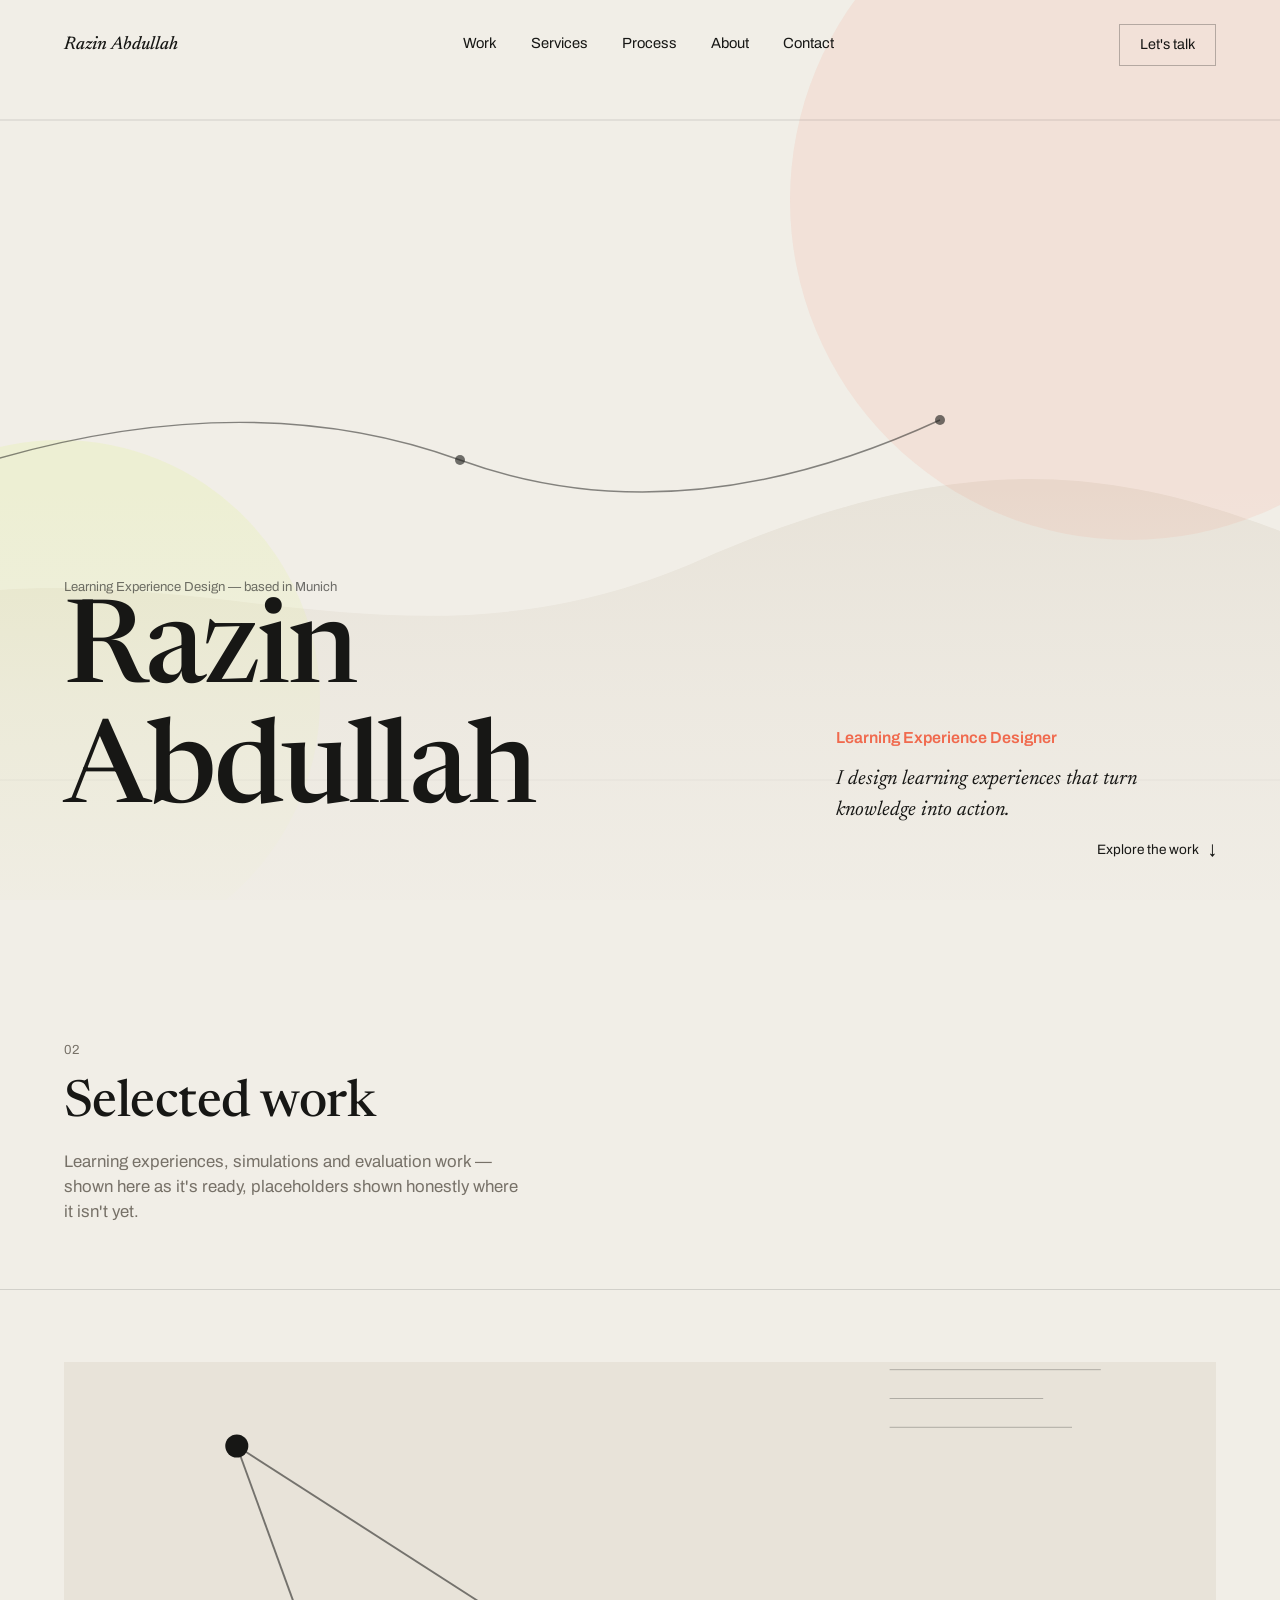
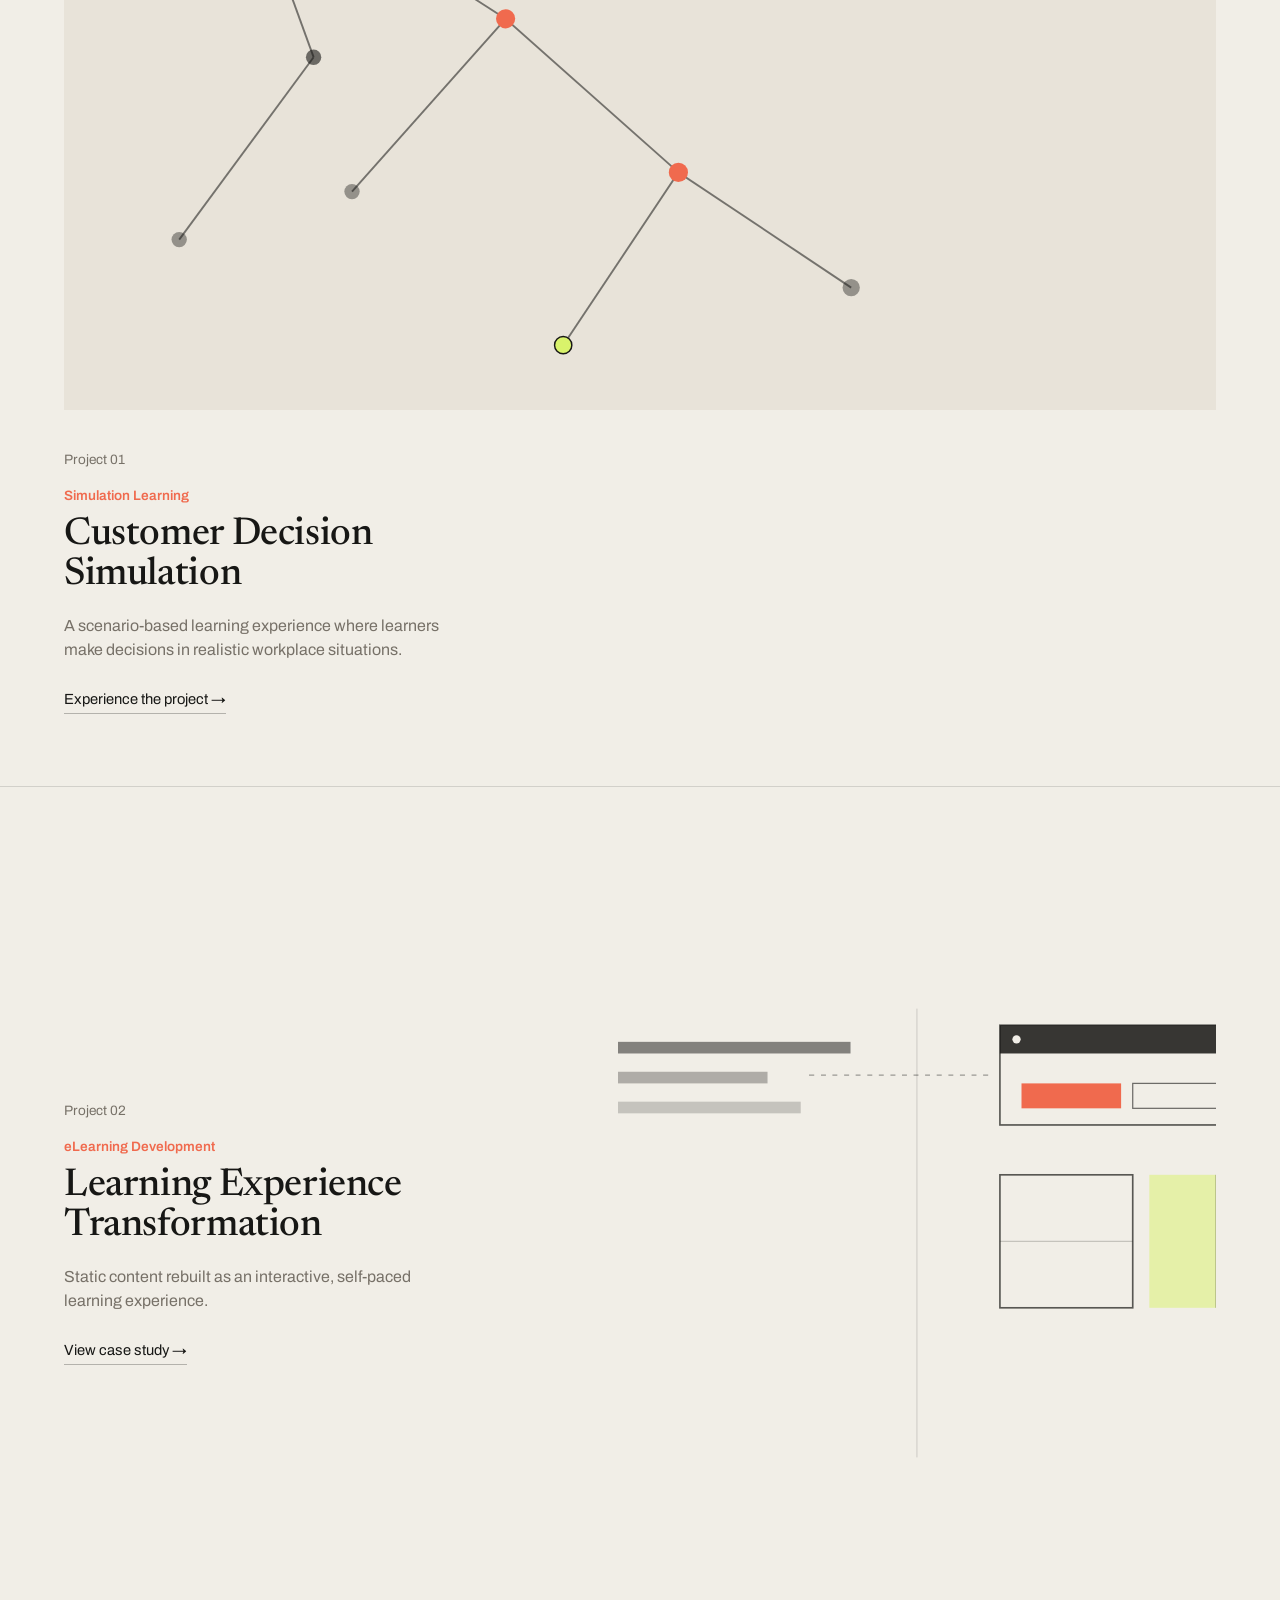
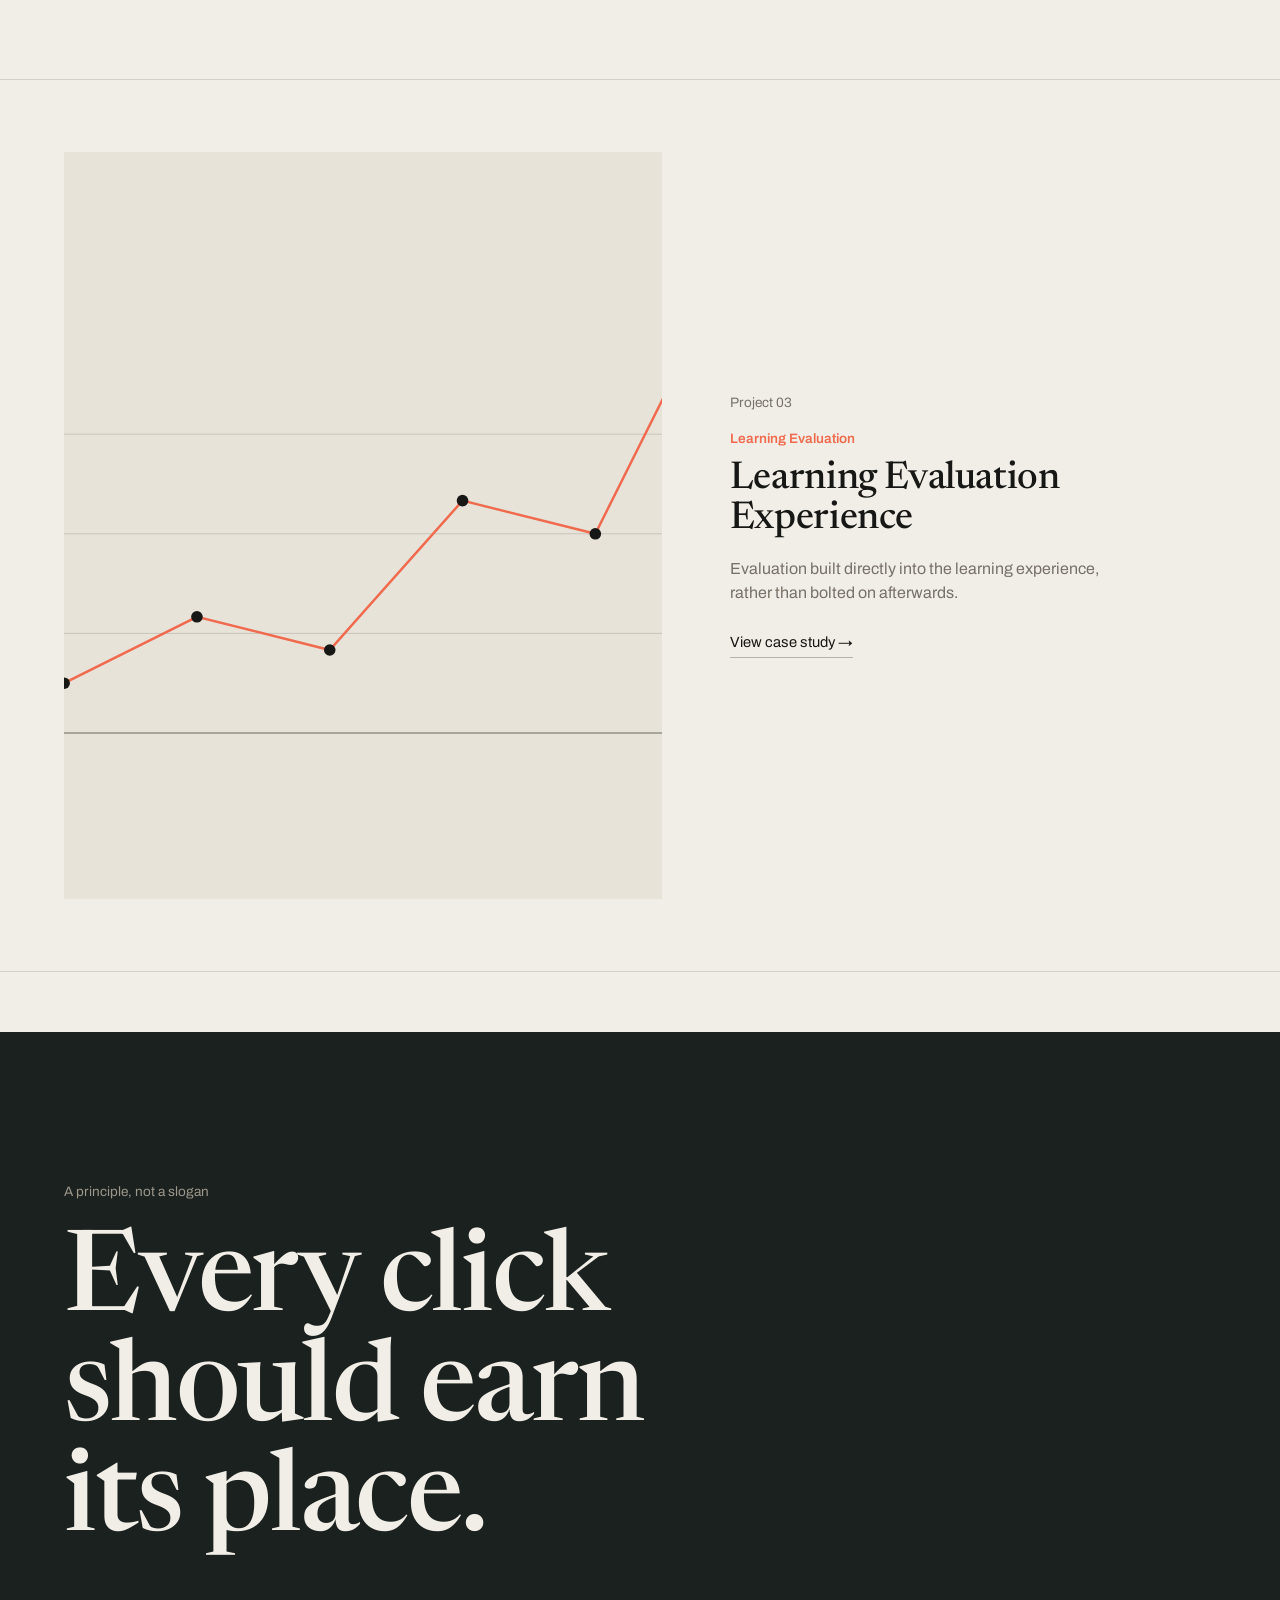
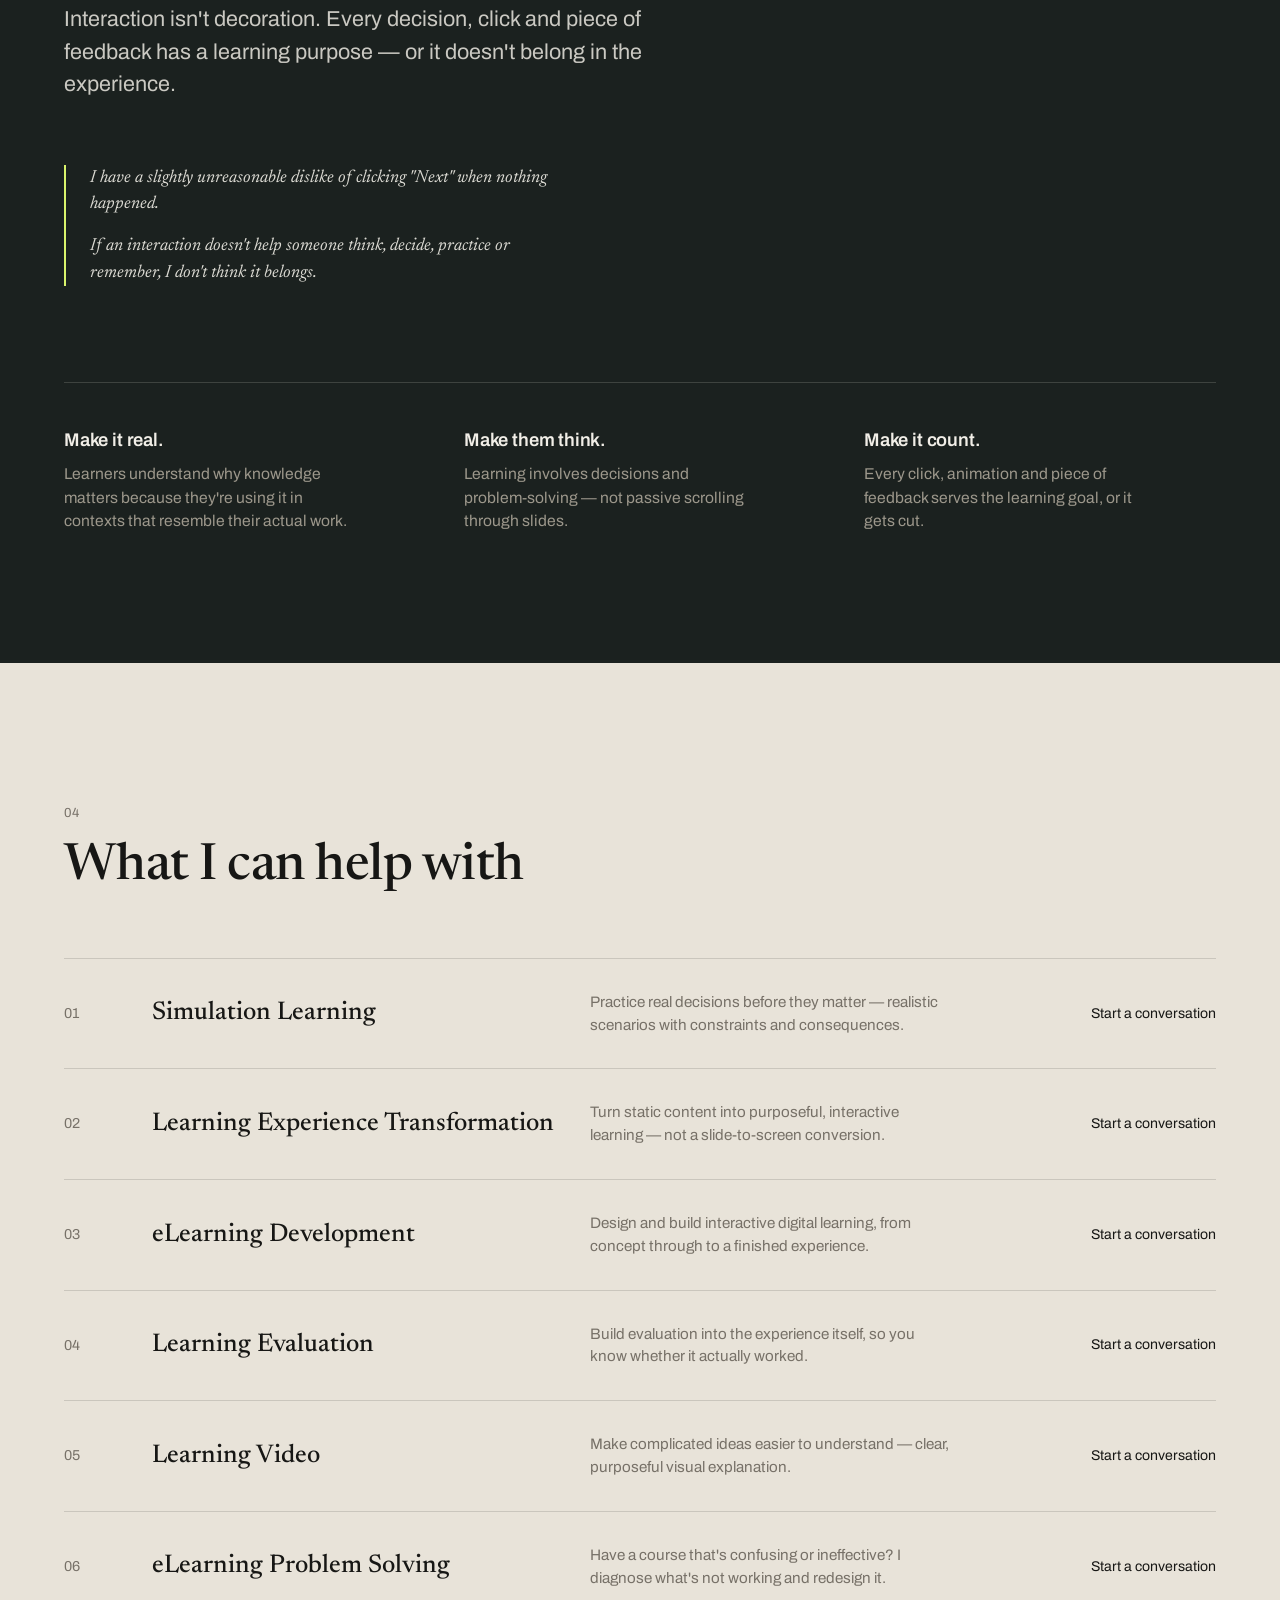
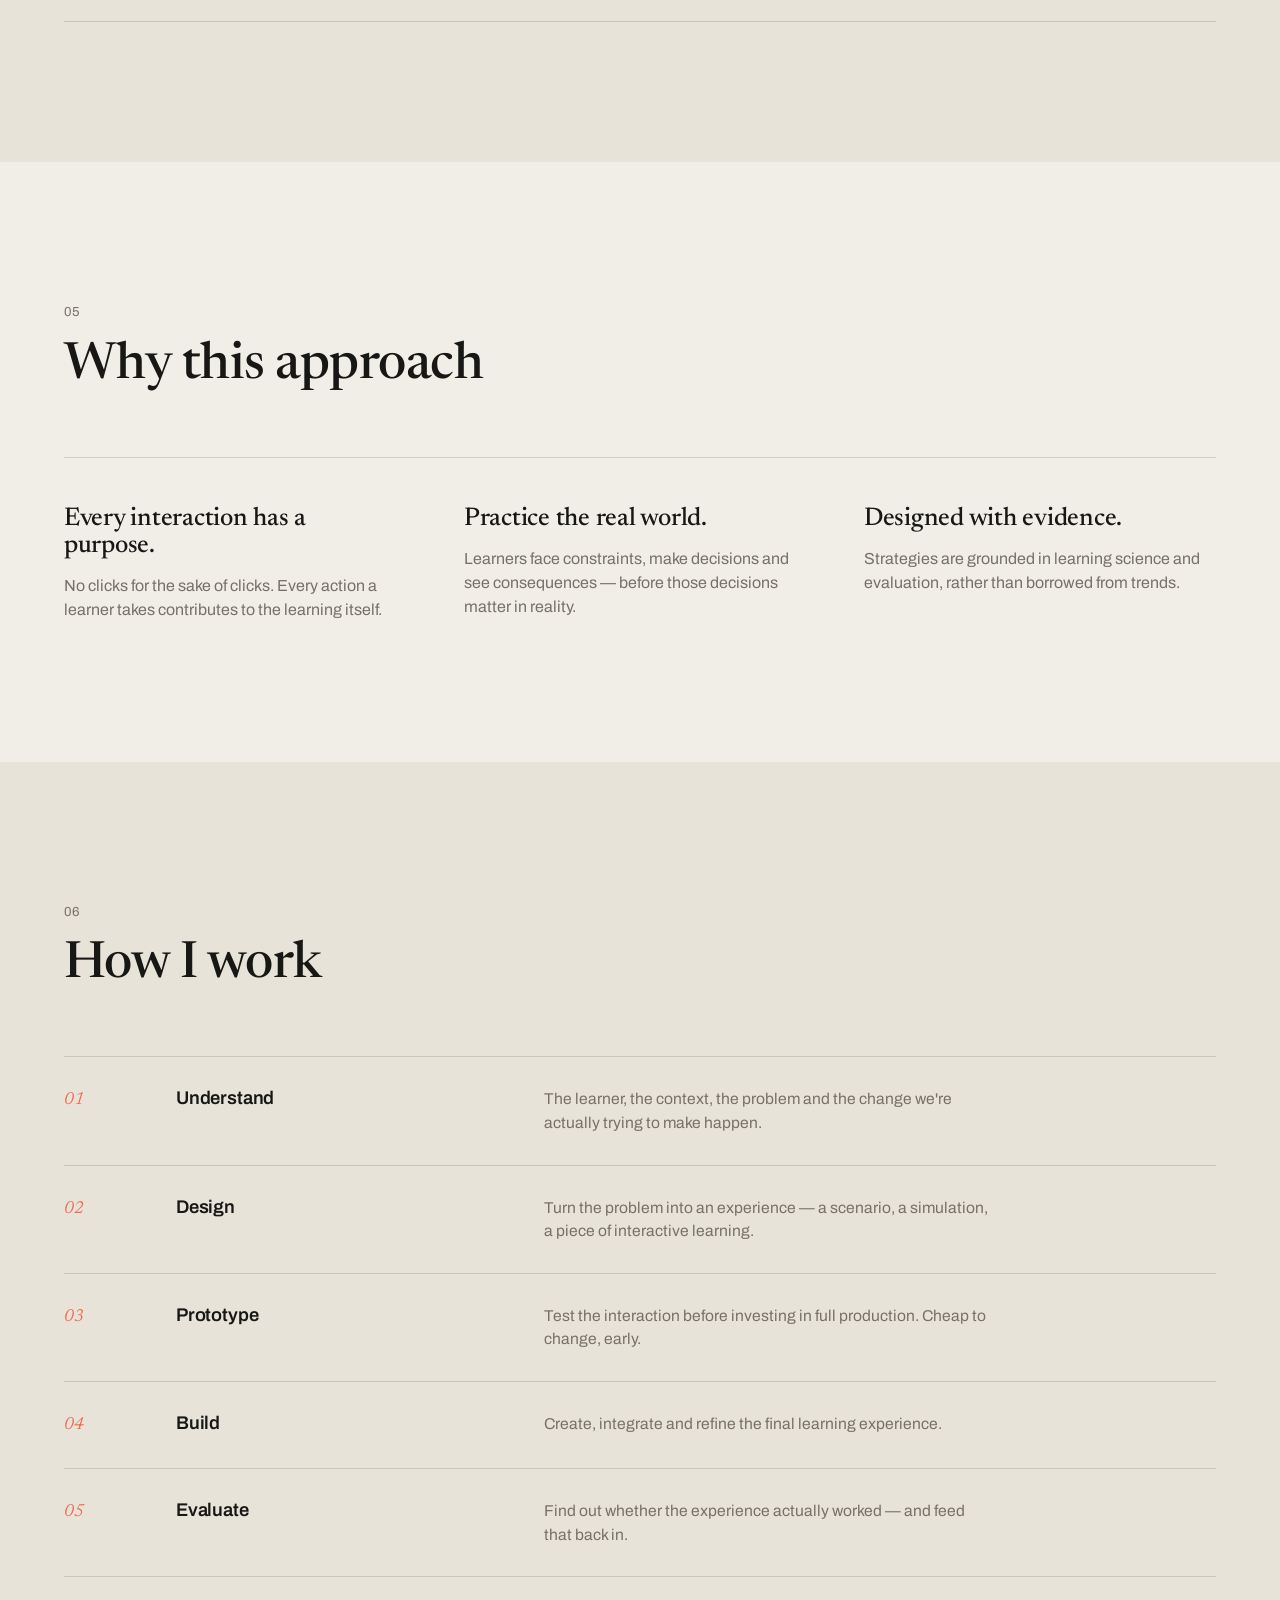
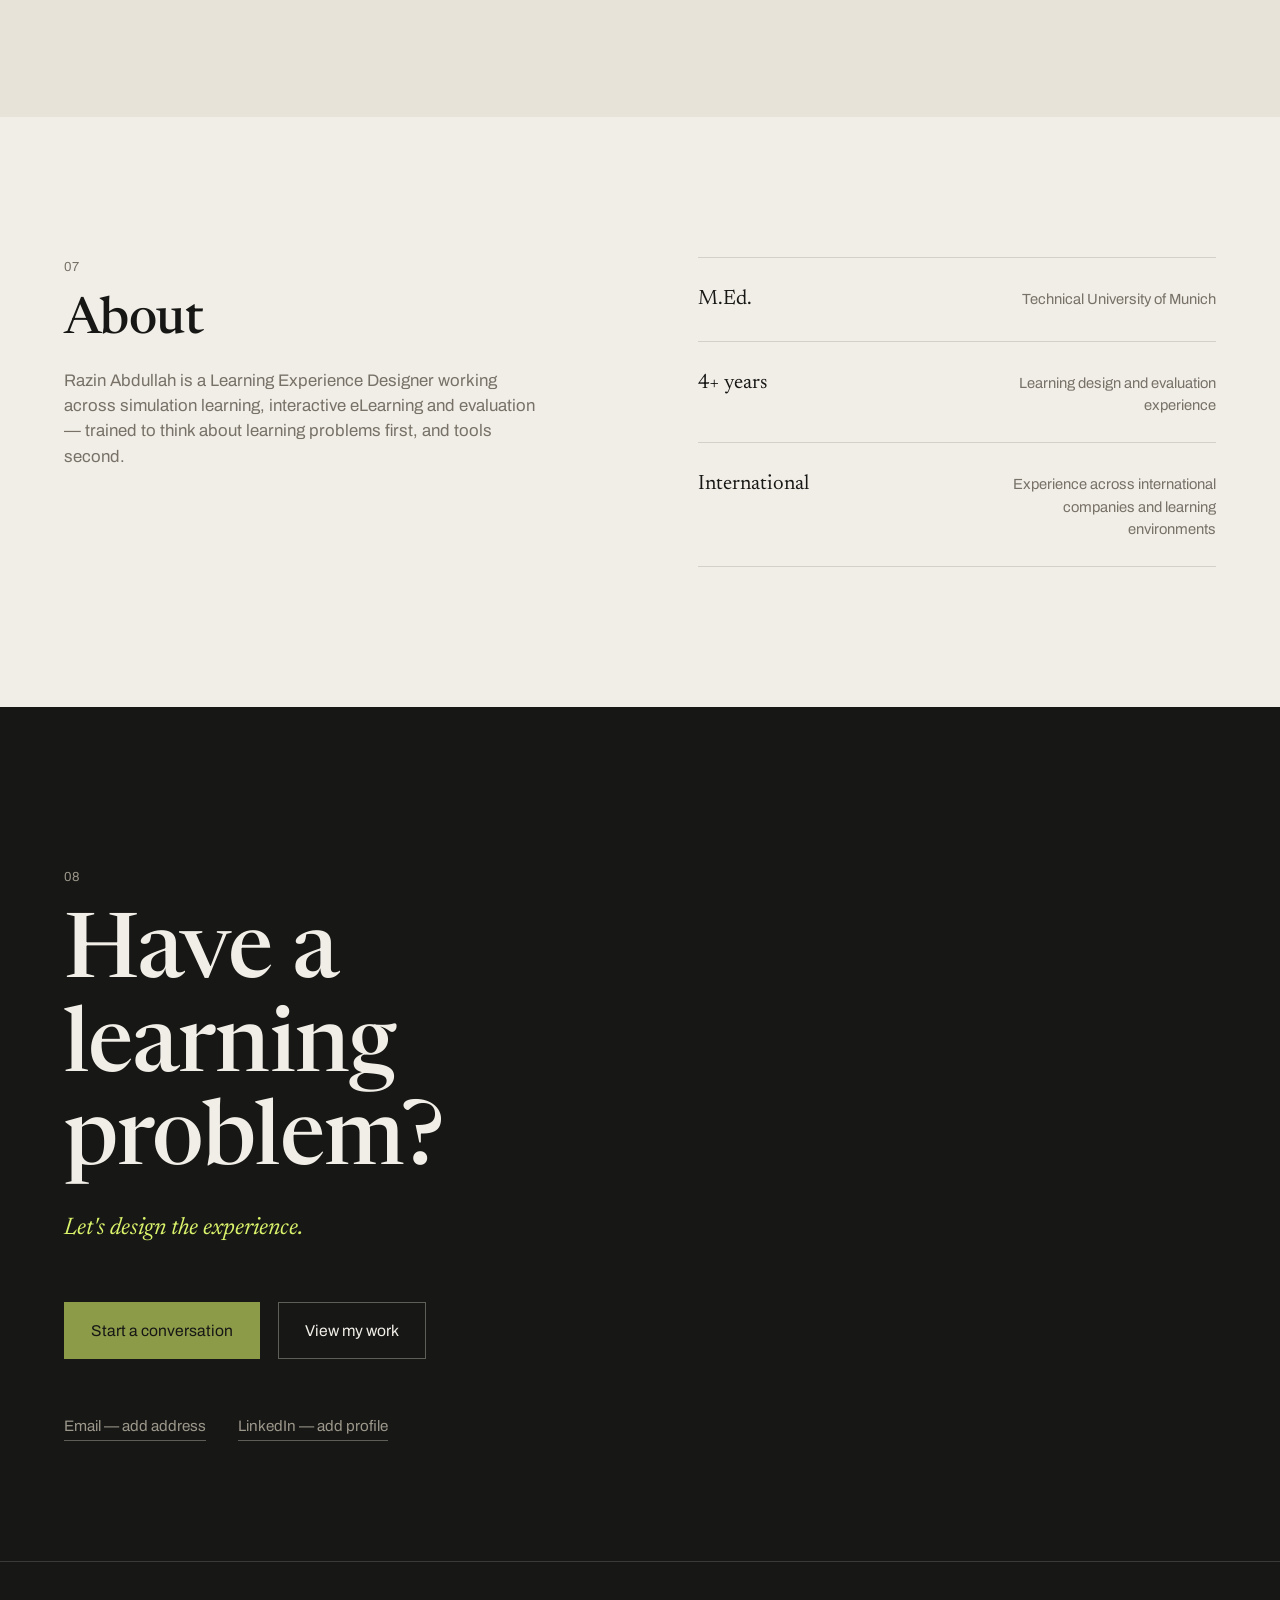
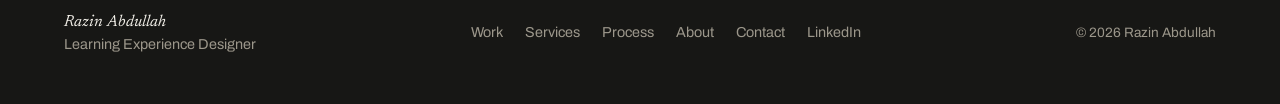
==== commit 9fdab58d: "Add files via upload" ====
--- a/index.html
+++ b/index.html
@@ -4,15 +4,17 @@
 <meta charset="UTF-8">
 <meta name="viewport" content="width=device-width, initial-scale=1.0">
 <title>Razin Abdullah — Learning Experience Designer</title>
-<meta name="description" content="Razin Abdullah designs learning experiences — simulations, eLearning and evaluation — that turn knowledge into action.">
+<meta name="description" content="Razin Abdullah designs learning experiences — simulations, interactive eLearning and evaluation — that turn knowledge into action.">
 
 <link rel="preconnect" href="https://fonts.googleapis.com">
 <link rel="preconnect" href="https://fonts.gstatic.com" crossorigin>
-<link href="https://fonts.googleapis.com/css2?family=Outfit:wght@400;500;600;700&family=Inter:wght@400;500;600&display=swap" rel="stylesheet">
+<link href="https://fonts.googleapis.com/css2?family=Newsreader:ital,opsz,wght@0,6..72,400;0,6..72,500;0,6..72,600;1,6..72,400;1,6..72,500&family=Archivo:wght@400;500;600;700&display=swap" rel="stylesheet">
 
 <link rel="stylesheet" href="css/style.css">
 </head>
 <body>
+
+<a class="skip-link" href="#main">Skip to content</a>
 
 <!-- ============================================
      NAVIGATION
@@ -23,13 +25,13 @@
 
     <nav class="nav__links" aria-label="Primary">
       <a href="#work">Work</a>
-      <a href="#about">Approach</a>
       <a href="#services">Services</a>
       <a href="#process">Process</a>
+      <a href="#about">About</a>
       <a href="#contact">Contact</a>
     </nav>
 
-    <a href="#contact" class="nav__cta">Let's talk <span class="arrow">→</span></a>
+    <a href="#contact" class="nav__cta">Let's talk</a>
 
     <button class="nav__menu-btn" id="menuBtn" aria-label="Open menu" aria-expanded="false" aria-controls="mobileMenu">
       <span></span><span></span><span></span>
@@ -38,17 +40,17 @@
 
   <div class="mobile-menu" id="mobileMenu">
     <a href="#work">Work</a>
-    <a href="#about">Approach</a>
     <a href="#services">Services</a>
     <a href="#process">Process</a>
+    <a href="#about">About</a>
     <a href="#contact">Contact</a>
   </div>
 </header>
 
-<main id="top">
-
-  <!-- ============================================
-       HERO
+<main id="main">
+
+  <!-- ============================================
+       01 — HERO
        ============================================ -->
   <section class="hero" id="hero">
     <div class="hero__media" id="heroMedia">
@@ -63,219 +65,238 @@
         poster="assets/images/hero-poster.svg">
         <source src="assets/videos/hero.mp4" type="video/mp4">
       </video>
-      <div class="hero__overlay"></div>
-    </div>
+      <div class="hero__grain" aria-hidden="true"></div>
+    </div>
+
+    <p class="hero__kicker">Learning Experience Design — based in Munich</p>
 
     <div class="hero__content">
-      <div class="hero__eyebrow-line" aria-hidden="true"></div>
-      <h1 class="hero__name">Razin Abdullah</h1>
-      <p class="hero__role" id="heroRole" data-index="0">Learning Experience Designer</p>
-      <p class="hero__statement">I design learning experiences that turn knowledge into action.</p>
-    </div>
-
-    <div class="hero__scroll" aria-hidden="true">
-      <span>Scroll to explore</span>
-      <div class="hero__scroll-line"></div>
-    </div>
-  </section>
-
-  <!-- ============================================
-       SELECTED WORK
+      <h1 class="hero__name">Razin<br>Abdullah</h1>
+      <div class="hero__meta">
+        <p class="hero__role" id="heroRole" data-index="0">Learning Experience Designer</p>
+        <p class="hero__statement">I design learning experiences that turn knowledge into action.</p>
+      </div>
+    </div>
+
+    <a href="#work" class="hero__explore">
+      <span>Explore the work</span>
+      <span class="hero__explore-arrow" aria-hidden="true">↓</span>
+    </a>
+  </section>
+
+  <!-- ============================================
+       02 — SELECTED WORK
        ============================================ -->
   <section class="work" id="work">
-    <div class="wrap wrap--work">
+    <div class="wrap">
       <div class="section-head">
-        <h2 class="reveal">Selected work</h2>
-        <p class="reveal">A selection of learning experiences, simulations and digital learning solutions.</p>
-      </div>
-    </div>
-
-    <div class="work__track-wrap">
-      <button class="work__nav work__nav--prev" id="workPrev" aria-label="Previous project">←</button>
-      <div class="work__track" id="workTrack" tabindex="0" aria-label="Selected work, scroll horizontally"></div>
-      <button class="work__nav work__nav--next" id="workNext" aria-label="Next project">→</button>
-    </div>
-  </section>
-
-  <!-- ============================================
-       DESIGN PHILOSOPHY
-       ============================================ -->
-  <section class="philosophy" id="about">
-    <div class="wrap">
-      <h2 class="philosophy__statement reveal">Every click should earn its place.</h2>
-      <p class="philosophy__support reveal">I design learning experiences where interaction isn't decoration. Every decision, click and piece of feedback has a learning purpose.</p>
+        <span class="section-head__index">02</span>
+        <h2>Selected work</h2>
+        <p>Learning experiences, simulations and evaluation work — shown here as it's ready, placeholders shown honestly where it isn't yet.</p>
+      </div>
+    </div>
+
+    <div class="work__list" id="workList"></div>
+  </section>
+
+  <!-- ============================================
+       03 — DESIGN PHILOSOPHY (MANIFESTO)
+       ============================================ -->
+  <section class="manifesto" id="philosophy">
+    <div class="wrap">
+      <p class="manifesto__eyebrow">A principle, not a slogan</p>
+      <h2 class="manifesto__statement">
+        Every click<br>
+        should earn<br>
+        its place.
+      </h2>
+      <p class="manifesto__support">Interaction isn't decoration. Every decision, click and piece of feedback has a learning purpose — or it doesn't belong in the experience.</p>
+
+      <div class="manifesto__aside">
+        <p>I have a slightly unreasonable dislike of clicking "Next" when nothing happened.</p>
+        <p>If an interaction doesn't help someone think, decide, practice or remember, I don't think it belongs.</p>
+      </div>
 
       <div class="principles">
-        <div class="principle reveal">
-          <span class="principle__index">01</span>
-          <h3 class="principle__label">Concrete</h3>
-          <p class="principle__title">Make it real.</p>
-          <p class="principle__body">Learners understand why knowledge matters because they're using it in contexts that resemble their actual work.</p>
-        </div>
-        <div class="principle reveal">
-          <span class="principle__index">02</span>
-          <h3 class="principle__label">Active</h3>
-          <p class="principle__title">Make them think.</p>
-          <p class="principle__body">Learning involves decisions, problem-solving and interaction — not passive scrolling through slides.</p>
-        </div>
-        <div class="principle reveal">
-          <span class="principle__index">03</span>
-          <h3 class="principle__label">Intentional</h3>
-          <p class="principle__title">Make every interaction count.</p>
-          <p class="principle__body">Every click, animation and piece of feedback serves the learning goal, or it doesn't belong.</p>
-        </div>
-      </div>
-    </div>
-  </section>
-
-  <!-- ============================================
-       SERVICES
+        <div class="principle">
+          <h3>Make it real.</h3>
+          <p>Learners understand why knowledge matters because they're using it in contexts that resemble their actual work.</p>
+        </div>
+        <div class="principle">
+          <h3>Make them think.</h3>
+          <p>Learning involves decisions and problem-solving — not passive scrolling through slides.</p>
+        </div>
+        <div class="principle">
+          <h3>Make it count.</h3>
+          <p>Every click, animation and piece of feedback serves the learning goal, or it gets cut.</p>
+        </div>
+      </div>
+    </div>
+  </section>
+
+  <!-- ============================================
+       04 — SERVICES
        ============================================ -->
   <section class="services" id="services">
     <div class="wrap">
       <div class="section-head">
-        <h2 class="reveal">What I design</h2>
-        <p class="reveal">From realistic simulations to scalable eLearning experiences, I design learning that is purposeful, practical and measurable.</p>
-      </div>
-
-      <div class="service-list" id="serviceList">
-        <!-- populated by JS from siteConfig.services, but written statically for no-JS support -->
-        <a class="service reveal" href="services.html#simulation">
+        <span class="section-head__index">04</span>
+        <h2>What I can help with</h2>
+      </div>
+
+      <div class="service-list">
+        <a class="service" href="#contact">
           <span class="service__num">01</span>
-          <span class="service__name">Simulation Learning Design</span>
-          <span class="service__desc">Design realistic scenarios where learners make decisions, encounter constraints and experience consequences.</span>
-          <span class="service__cta">Explore <span class="arrow">→</span></span>
-        </a>
-        <a class="service reveal" href="services.html#ppt-to-elearning">
+          <span class="service__name">Simulation Learning</span>
+          <span class="service__desc">Practice real decisions before they matter — realistic scenarios with constraints and consequences.</span>
+          <span class="service__cta">Start a conversation</span>
+        </a>
+        <a class="service" href="#contact">
           <span class="service__num">02</span>
-          <span class="service__name">PPT → eLearning</span>
-          <span class="service__desc">Transform static presentations into interactive learning experiences.</span>
-          <span class="service__cta">Transform it <span class="arrow">→</span></span>
-        </a>
-        <a class="service reveal" href="services.html#lms-integration">
+          <span class="service__name">Learning Experience Transformation</span>
+          <span class="service__desc">Turn static content into purposeful, interactive learning — not a slide-to-screen conversion.</span>
+          <span class="service__cta">Start a conversation</span>
+        </a>
+        <a class="service" href="#contact">
           <span class="service__num">03</span>
-          <span class="service__name">LMS Integration</span>
-          <span class="service__desc">Connect learning experiences with the systems that deliver, track and manage them.</span>
-          <span class="service__cta">Explore <span class="arrow">→</span></span>
-        </a>
-        <a class="service reveal" href="services.html#fix-elearning">
+          <span class="service__name">eLearning Development</span>
+          <span class="service__desc">Design and build interactive digital learning, from concept through to a finished experience.</span>
+          <span class="service__cta">Start a conversation</span>
+        </a>
+        <a class="service" href="#contact">
           <span class="service__num">04</span>
-          <span class="service__name">Fix eLearning Problems</span>
-          <span class="service__desc">Have a course that's boring, confusing or ineffective? I diagnose the problem and redesign the experience.</span>
-          <span class="service__cta">Fix it <span class="arrow">→</span></span>
-        </a>
-        <a class="service reveal" href="services.html#video-production">
+          <span class="service__name">Learning Evaluation</span>
+          <span class="service__desc">Build evaluation into the experience itself, so you know whether it actually worked.</span>
+          <span class="service__cta">Start a conversation</span>
+        </a>
+        <a class="service" href="#contact">
           <span class="service__num">05</span>
-          <span class="service__name">Learning Video Production</span>
-          <span class="service__desc">Turn complex concepts into clear, purposeful visual learning.</span>
-          <span class="service__cta">Explore <span class="arrow">→</span></span>
-        </a>
-        <a class="service reveal" href="services.html#evaluation">
+          <span class="service__name">Learning Video</span>
+          <span class="service__desc">Make complicated ideas easier to understand — clear, purposeful visual explanation.</span>
+          <span class="service__cta">Start a conversation</span>
+        </a>
+        <a class="service" href="#contact">
           <span class="service__num">06</span>
-          <span class="service__name">Learning Evaluation Integration</span>
-          <span class="service__desc">Build evaluation into the experience itself, rather than treating it as an afterthought.</span>
-          <span class="service__cta">Measure it <span class="arrow">→</span></span>
-        </a>
-      </div>
-    </div>
-  </section>
-
-  <!-- ============================================
-       WHY THIS APPROACH
+          <span class="service__name">eLearning Problem Solving</span>
+          <span class="service__desc">Have a course that's confusing or ineffective? I diagnose what's not working and redesign it.</span>
+          <span class="service__cta">Start a conversation</span>
+        </a>
+      </div>
+    </div>
+  </section>
+
+  <!-- ============================================
+       05 — WHY THIS APPROACH
        ============================================ -->
   <section class="benefits">
     <div class="wrap">
-      <h2 class="section-kicker reveal">Why this approach</h2>
+      <div class="section-head">
+        <span class="section-head__index">05</span>
+        <h2>Why this approach</h2>
+      </div>
 
       <div class="benefit-grid">
-        <div class="benefit reveal">
-          <span class="benefit__num">01</span>
+        <div class="benefit">
           <h3>Every interaction has a purpose.</h3>
-          <p>No unnecessary clicks. No interaction for interaction's sake. Every action contributes to learning.</p>
-        </div>
-        <div class="benefit reveal">
-          <span class="benefit__num">02</span>
+          <p>No clicks for the sake of clicks. Every action a learner takes contributes to the learning itself.</p>
+        </div>
+        <div class="benefit">
           <h3>Practice the real world.</h3>
-          <p>Learners face constraints, make decisions and experience consequences — before those decisions matter in reality.</p>
-        </div>
-        <div class="benefit reveal">
-          <span class="benefit__num">03</span>
+          <p>Learners face constraints, make decisions and see consequences — before those decisions matter in reality.</p>
+        </div>
+        <div class="benefit">
           <h3>Designed with evidence.</h3>
-          <p>Learning strategies are grounded in research, learning science and evaluation, rather than trends.</p>
-        </div>
-      </div>
-    </div>
-  </section>
-
-  <!-- ============================================
-       PROCESS
+          <p>Strategies are grounded in learning science and evaluation, rather than borrowed from trends.</p>
+        </div>
+      </div>
+    </div>
+  </section>
+
+  <!-- ============================================
+       06 — PROCESS
        ============================================ -->
   <section class="process" id="process">
     <div class="wrap">
       <div class="section-head">
-        <h2 class="reveal">How I work</h2>
-      </div>
-
-      <div class="process__journey">
-        <div class="process__stage reveal">
+        <span class="section-head__index">06</span>
+        <h2>How I work</h2>
+      </div>
+
+      <ol class="process__list">
+        <li class="process__stage">
           <span class="process__num">01</span>
-          <h3>Discovery</h3>
-          <p>Understand the learners, the business problem, the context and the behaviour change we're after.</p>
-        </div>
-        <div class="process__connector" aria-hidden="true"></div>
-        <div class="process__stage reveal">
+          <h3>Understand</h3>
+          <p>The learner, the context, the problem and the change we're actually trying to make happen.</p>
+        </li>
+        <li class="process__stage">
           <span class="process__num">02</span>
-          <h3>Prototyping</h3>
-          <p>Turn the learning problem into an experience that can be tested early, before full production.</p>
-        </div>
-        <div class="process__connector" aria-hidden="true"></div>
-        <div class="process__stage reveal">
+          <h3>Design</h3>
+          <p>Turn the problem into an experience — a scenario, a simulation, a piece of interactive learning.</p>
+        </li>
+        <li class="process__stage">
           <span class="process__num">03</span>
-          <h3>Production</h3>
-          <p>Build, integrate, test and refine the final learning experience.</p>
-        </div>
-      </div>
-    </div>
-  </section>
-
-  <!-- ============================================
-       CREDENTIALS
-       ============================================ -->
-  <section class="credentials">
-    <div class="wrap">
-      <h2 class="reveal">Built on education. Tested through experience.</h2>
-
-      <div class="credential-list">
-        <div class="credential reveal">
-          <span class="credential__stat">M.Ed.</span>
-          <span class="credential__label">Technical University of Munich</span>
-        </div>
-        <div class="credential reveal">
-          <span class="credential__stat">4+ years</span>
-          <span class="credential__label">Learning design and evaluation experience</span>
-        </div>
-        <div class="credential reveal">
-          <span class="credential__stat">International</span>
-          <span class="credential__label">Experience working across international companies and learning environments</span>
-        </div>
-      </div>
-    </div>
-  </section>
-
-  <!-- ============================================
-       CONTACT CTA
+          <h3>Prototype</h3>
+          <p>Test the interaction before investing in full production. Cheap to change, early.</p>
+        </li>
+        <li class="process__stage">
+          <span class="process__num">04</span>
+          <h3>Build</h3>
+          <p>Create, integrate and refine the final learning experience.</p>
+        </li>
+        <li class="process__stage">
+          <span class="process__num">05</span>
+          <h3>Evaluate</h3>
+          <p>Find out whether the experience actually worked — and feed that back in.</p>
+        </li>
+      </ol>
+    </div>
+  </section>
+
+  <!-- ============================================
+       07 — CREDENTIALS / ABOUT
+       ============================================ -->
+  <section class="about" id="about">
+    <div class="wrap">
+      <div class="about__grid">
+        <div class="about__intro">
+          <span class="section-head__index">07</span>
+          <h2>About</h2>
+          <p>Razin Abdullah is a Learning Experience Designer working across simulation learning, interactive eLearning and evaluation — trained to think about learning problems first, and tools second.</p>
+        </div>
+
+        <div class="credential-list">
+          <div class="credential">
+            <span class="credential__stat">M.Ed.</span>
+            <span class="credential__label">Technical University of Munich</span>
+          </div>
+          <div class="credential">
+            <span class="credential__stat">4+ years</span>
+            <span class="credential__label">Learning design and evaluation experience</span>
+          </div>
+          <div class="credential">
+            <span class="credential__stat">International</span>
+            <span class="credential__label">Experience across international companies and learning environments</span>
+          </div>
+        </div>
+      </div>
+    </div>
+  </section>
+
+  <!-- ============================================
+       08 — CONTACT
        ============================================ -->
   <section class="contact" id="contact">
     <div class="wrap">
-      <h2 class="reveal">Have a learning problem?</h2>
-      <p class="reveal">Let's design the experience.</p>
-
-      <div class="contact__actions reveal">
-        <a href="#" class="btn btn--primary" id="contactEmailBtn">Start a conversation <span class="arrow">→</span></a>
-        <a href="#work" class="btn btn--ghost">View my work <span class="arrow">→</span></a>
-      </div>
-
-      <div class="contact__meta reveal">
+      <span class="section-head__index section-head__index--light">08</span>
+      <h2 class="contact__statement">Have a<br>learning<br>problem?</h2>
+      <p class="contact__sub">Let's design the experience.</p>
+
+      <div class="contact__actions">
+        <a href="#" class="btn btn--primary" id="contactEmailBtn">Start a conversation</a>
+        <a href="#work" class="btn btn--ghost">View my work</a>
+      </div>
+
+      <div class="contact__meta">
         <a href="#" id="contactEmailLink" class="contact__meta-link">Email — add address</a>
         <a href="#" id="contactLinkedinLink" class="contact__meta-link" target="_blank" rel="noopener">LinkedIn — add profile</a>
       </div>
@@ -295,8 +316,8 @@
     </div>
 
     <nav class="footer__links" aria-label="Footer">
+      <a href="#work">Work</a>
       <a href="#services">Services</a>
-      <a href="#work">Work</a>
       <a href="#process">Process</a>
       <a href="#about">About</a>
       <a href="#contact">Contact</a>
--- a/css/style.css
+++ b/css/style.css
@@ -1,303 +1,911 @@
 /* =====================================================================
-   RAZIN ABDULLAH — PORTFOLIO V2
-   Art-directed editorial system. No framework. GitHub Pages friendly.
-   Keep project placeholders until the real work is ready.
+   RAZIN ABDULLAH — PORTFOLIO STYLESHEET (V2)
+   Warm, editorial, typography-led visual system.
    ===================================================================== */
 
+/* ---------------------------------------------------------------------
+   1. DESIGN TOKENS
+   --------------------------------------------------------------------- */
 :root {
-  --paper: #F1EEE7;
-  --paper-2: #E8E3D9;
-  --ink: #171715;
-  --ink-soft: #4F4B44;
-  --muted: #777168;
-  --line: rgba(23, 23, 21, .16);
-  --line-dark: rgba(241, 238, 231, .20);
-  --night: #1B211F;
-  --acid: #D9F36B;
-  --orange: #F06A4E;
-  --white: #F8F6F1;
-
-  --display: 'Outfit', 'Helvetica Neue', Arial, sans-serif;
-  --body: 'Inter', 'Helvetica Neue', Arial, sans-serif;
-
-  --max-w: 1280px;
+  /* Surfaces */
+  --paper:        #F1EEE7;
+  --paper-2:      #E8E3D9;
+  --ink:          #171715;
+  --deep:         #1B211F;
+
+  /* Text */
+  --text:         var(--ink);
+  --text-on-dark: var(--paper);
+  --stone:        #777168;
+  --stone-on-dark: #9C978B;
+  --line:         rgba(23, 23, 21, 0.14);
+  --line-strong:  rgba(23, 23, 21, 0.28);
+  --line-on-dark: rgba(241, 238, 231, 0.16);
+  --line-on-dark-strong: rgba(241, 238, 231, 0.32);
+
+  /* Accents — punctuation, not paint */
+  --acid:         #D9F36B;
+  --orange:       #F06A4E;
+
+  /* Type */
+  --serif: 'Newsreader', 'Iowan Old Style', Georgia, serif;
+  --sans:  'Archivo', 'Helvetica Neue', Arial, sans-serif;
+
+  /* Motion */
+  --ease: cubic-bezier(0.22, 1, 0.36, 1);
+  --dur-fast: 0.22s;
+  --dur-med: 0.5s;
+  --dur-slow: 0.9s;
+
+  /* Layout */
+  --max-w: 1320px;
   --gutter: clamp(20px, 5vw, 72px);
-  --ease: cubic-bezier(.2,.8,.2,1);
-  --fast: .22s;
-  --med: .55s;
-  --slow: .9s;
-}
-
+}
+
+/* ---------------------------------------------------------------------
+   2. RESET & BASE
+   --------------------------------------------------------------------- */
 *, *::before, *::after { box-sizing: border-box; }
 html { scroll-behavior: smooth; }
+
+@media (prefers-reduced-motion: reduce) {
+  html { scroll-behavior: auto; }
+  *, *::before, *::after {
+    animation-duration: 0.001ms !important;
+    animation-iteration-count: 1 !important;
+    transition-duration: 0.001ms !important;
+    scroll-behavior: auto !important;
+  }
+}
+
 body {
   margin: 0;
   background: var(--paper);
-  color: var(--ink);
-  font-family: var(--body);
+  color: var(--text);
+  font-family: var(--sans);
   font-size: 16px;
-  line-height: 1.55;
+  line-height: 1.5;
   -webkit-font-smoothing: antialiased;
-  text-rendering: optimizeLegibility;
-}
-
-@media (prefers-reduced-motion: reduce) {
-  html { scroll-behavior: auto; }
-  *, *::before, *::after {
-    animation-duration: .001ms !important;
-    animation-iteration-count: 1 !important;
-    transition-duration: .001ms !important;
-    scroll-behavior: auto !important;
-  }
-}
+}
+
+h1, h2, h3 {
+  font-family: var(--serif);
+  margin: 0;
+  line-height: 1.04;
+  font-weight: 500;
+  letter-spacing: -0.01em;
+}
+
+p { margin: 0; }
 
 a { color: inherit; text-decoration: none; }
-img, video { display: block; max-width: 100%; }
-button { font: inherit; color: inherit; background: none; border: 0; cursor: pointer; }
-
-.wrap { width: min(100%, var(--max-w)); margin: 0 auto; padding-inline: var(--gutter); }
+
+img, video { max-width: 100%; display: block; }
+
+button {
+  font-family: inherit;
+  background: none;
+  border: none;
+  cursor: pointer;
+  color: inherit;
+}
+
+.wrap {
+  max-width: var(--max-w);
+  margin: 0 auto;
+  padding: 0 var(--gutter);
+}
+
+:focus-visible {
+  outline: 2px solid var(--orange);
+  outline-offset: 3px;
+}
+
+.skip-link {
+  position: absolute;
+  left: -9999px;
+  top: 0;
+  background: var(--ink);
+  color: var(--paper);
+  padding: 12px 20px;
+  z-index: 200;
+  font-size: 0.9rem;
+}
+.skip-link:focus { left: var(--gutter); top: 12px; }
+
 section { position: relative; }
 
-h1, h2, h3 {
-  margin: 0;
-  font-family: var(--display);
-  line-height: .95;
-  letter-spacing: -.045em;
+.section-head { max-width: 620px; margin-bottom: 64px; }
+.section-head__index {
+  display: block;
+  font-family: var(--sans);
+  font-size: 0.82rem;
+  color: var(--stone);
+  letter-spacing: 0.02em;
+  margin-bottom: 18px;
+}
+.section-head__index--light { color: var(--stone-on-dark); }
+.section-head h2 {
+  font-size: clamp(2.1rem, 4.2vw, 3.2rem);
+  margin-bottom: 18px;
+}
+.section-head p {
+  color: var(--stone);
+  font-size: 1.05rem;
+  max-width: 46ch;
+  font-family: var(--sans);
+}
+
+/* ---------------------------------------------------------------------
+   3. NAVIGATION
+   --------------------------------------------------------------------- */
+.nav {
+  position: fixed;
+  top: 0; left: 0; right: 0;
+  z-index: 100;
+  padding: 24px var(--gutter);
+  transition: background var(--dur-fast) var(--ease), padding var(--dur-fast) var(--ease), border-color var(--dur-fast) var(--ease);
+  border-bottom: 1px solid transparent;
+  mix-blend-mode: normal;
+}
+
+.nav.is-scrolled {
+  background: rgba(241, 238, 231, 0.92);
+  backdrop-filter: blur(8px);
+  padding-top: 16px;
+  padding-bottom: 16px;
+  border-bottom: 1px solid var(--line);
+}
+
+.nav__inner {
+  max-width: var(--max-w);
+  margin: 0 auto;
+  display: flex;
+  align-items: center;
+  justify-content: space-between;
+}
+
+.nav__mark {
+  font-family: var(--serif);
+  font-style: italic;
   font-weight: 500;
-}
-p { margin: 0; }
-
-:focus-visible { outline: 2px solid var(--orange); outline-offset: 5px; }
-
-.arrow { display: inline-block; transition: transform var(--fast) var(--ease); }
-a:hover .arrow, button:hover .arrow { transform: translateX(5px); }
-
-/* Motion: quiet, editorial, not "everything fades up". */
-.reveal { opacity: 0; transform: translateY(18px); transition: opacity .7s var(--ease), transform .7s var(--ease); }
-.reveal.is-visible { opacity: 1; transform: none; }
-
-.section-head { display: grid; grid-template-columns: minmax(0, 1.15fr) minmax(220px, .65fr); gap: 40px; align-items: end; margin-bottom: 72px; }
-.section-head h2 { font-size: clamp(3.2rem, 7vw, 7rem); max-width: 8ch; }
-.section-head p { max-width: 36ch; color: var(--muted); font-size: .98rem; }
-.section-kicker { font-size: clamp(3.4rem, 8vw, 8rem); max-width: 9ch; }
-
-/* ---------------------------------------------------------------------
-   NAVIGATION
-   --------------------------------------------------------------------- */
-.nav {
-  position: fixed; inset: 0 0 auto; z-index: 100;
-  padding: 22px var(--gutter);
-  color: var(--white);
-  transition: color var(--fast) var(--ease), background var(--fast) var(--ease), padding var(--fast) var(--ease), border-color var(--fast) var(--ease);
-}
-.nav.is-scrolled {
-  color: var(--ink);
-  background: rgba(241, 238, 231, .90);
-  backdrop-filter: blur(14px);
-  padding-top: 15px;
-  padding-bottom: 15px;
+  font-size: 1.15rem;
+  color: var(--text);
+}
+
+.nav__links {
+  display: flex;
+  gap: 34px;
+}
+.nav__links a {
+  font-size: 0.92rem;
+  color: var(--text);
+  position: relative;
+  padding-bottom: 3px;
+  border-bottom: 1px solid transparent;
+  transition: border-color var(--dur-fast) var(--ease);
+}
+.nav__links a:hover { border-color: var(--text); }
+
+.nav__cta {
+  border: 1px solid var(--line-strong);
+  color: var(--text);
+  padding: 9px 20px;
+  font-size: 0.9rem;
+  white-space: nowrap;
+  transition: background var(--dur-fast) var(--ease), color var(--dur-fast) var(--ease), border-color var(--dur-fast) var(--ease);
+}
+.nav__cta:hover { background: var(--ink); color: var(--paper); border-color: var(--ink); }
+
+.nav__menu-btn {
+  display: none;
+  flex-direction: column;
+  justify-content: center;
+  gap: 5px;
+  width: 44px;
+  height: 44px;
+}
+.nav__menu-btn span {
+  display: block;
+  width: 22px;
+  height: 2px;
+  margin: 0 auto;
+  background: var(--text);
+  transition: transform var(--dur-fast) var(--ease), opacity var(--dur-fast) var(--ease);
+}
+.nav__menu-btn.is-open span:nth-child(1) { transform: translateY(7px) rotate(45deg); }
+.nav__menu-btn.is-open span:nth-child(2) { opacity: 0; }
+.nav__menu-btn.is-open span:nth-child(3) { transform: translateY(-7px) rotate(-45deg); }
+
+.mobile-menu {
+  display: none;
+  flex-direction: column;
+  max-height: 0;
+  overflow: hidden;
+  background: var(--paper);
+  color: var(--text);
+  margin-top: 0;
+  border: 0 solid var(--line);
+  transition: max-height var(--dur-med) var(--ease), margin-top var(--dur-med) var(--ease), border-width var(--dur-med) var(--ease);
+}
+.mobile-menu.is-open { max-height: 340px; margin-top: 18px; border-width: 1px 0; }
+.mobile-menu a {
+  padding: 16px 4px;
+  font-size: 1.15rem;
+  font-family: var(--serif);
+  font-style: italic;
+  color: var(--text);
   border-bottom: 1px solid var(--line);
 }
-.nav__inner { width: min(100%, var(--max-w)); margin: 0 auto; display: flex; align-items: center; justify-content: space-between; gap: 28px; }
-.nav__mark { font-family: var(--display); font-size: 1rem; letter-spacing: -.025em; }
-.nav__links { display: flex; align-items: center; gap: 30px; }
-.nav__links a { position: relative; font-size: .83rem; letter-spacing: .02em; }
-.nav__links a::after { content: ''; position: absolute; left: 0; right: 0; bottom: -5px; height: 1px; background: currentColor; transform: scaleX(0); transform-origin: right; transition: transform var(--fast) var(--ease); }
-.nav__links a:hover::after { transform: scaleX(1); transform-origin: left; }
-.nav__cta { border-bottom: 1px solid currentColor; padding-bottom: 3px; font-size: .84rem; }
-.nav__menu-btn { display: none; width: 42px; height: 42px; align-items: center; justify-content: center; flex-direction: column; gap: 5px; }
-.nav__menu-btn span { width: 20px; height: 1.5px; background: currentColor; transition: transform var(--fast) var(--ease), opacity var(--fast) var(--ease); }
-.nav__menu-btn.is-open span:nth-child(1) { transform: translateY(6.5px) rotate(45deg); }
-.nav__menu-btn.is-open span:nth-child(2) { opacity: 0; }
-.nav__menu-btn.is-open span:nth-child(3) { transform: translateY(-6.5px) rotate(-45deg); }
-.mobile-menu { display: none; }
-
-/* ---------------------------------------------------------------------
-   HERO — cinematic, restrained, typographic
-   --------------------------------------------------------------------- */
-.hero { min-height: 100svh; height: 100svh; overflow: hidden; background: var(--night); color: var(--white); display: flex; align-items: flex-end; }
-.hero__media { position: absolute; inset: -5%; will-change: transform; }
-.hero__video { width: 100%; height: 100%; object-fit: cover; object-position: center; filter: saturate(.78) contrast(1.02); }
-.hero__fallback { position: absolute; inset: 0; background: linear-gradient(135deg, #2B332E 0%, #151917 55%, #343B35 100%); }
-.hero__overlay { position: absolute; inset: 0; background: linear-gradient(180deg, rgba(0,0,0,.18) 0%, rgba(0,0,0,.08) 35%, rgba(0,0,0,.72) 100%); }
-.hero__content { position: relative; z-index: 2; width: min(100%, 1180px); margin: 0 auto; padding: 0 var(--gutter) clamp(54px, 9vh, 110px); will-change: transform, opacity; }
-.hero__eyebrow-line { width: 54px; height: 2px; background: var(--acid); margin-bottom: 25px; }
-.hero__name { font-size: clamp(4rem, 11vw, 10.8rem); max-width: 8ch; line-height: .82; font-weight: 500; }
-.hero__role { display: inline-block; margin-top: 26px; font-family: var(--display); font-size: clamp(1.15rem, 2vw, 1.7rem); color: var(--acid); letter-spacing: -.02em; min-height: 1.3em; }
-.hero__role.is-swapping { opacity: 0; transform: translateY(8px); }
-.hero__statement { margin-top: 18px; max-width: 39ch; font-size: clamp(1rem, 1.5vw, 1.15rem); color: rgba(248,246,241,.78); }
-.hero__scroll { position: absolute; right: var(--gutter); bottom: 42px; z-index: 2; display: flex; align-items: center; gap: 12px; color: rgba(248,246,241,.68); font-size: .7rem; letter-spacing: .13em; text-transform: uppercase; writing-mode: vertical-rl; }
-.hero__scroll-line { width: 1px; height: 48px; background: rgba(248,246,241,.4); position: relative; overflow: hidden; }
-.hero__scroll-line::after { content: ''; position: absolute; inset: -100% 0 0; background: var(--acid); animation: scrollline 1.8s ease-in-out infinite; }
-@keyframes scrollline { 0% { transform: translateY(0); } 60%,100% { transform: translateY(200%); } }
-
-/* ---------------------------------------------------------------------
-   SELECTED WORK — projects are the proof, placeholders stay visible
-   --------------------------------------------------------------------- */
-.work { background: var(--paper); padding: clamp(100px, 12vw, 180px) 0 150px; overflow: hidden; }
-.work__track-wrap { position: relative; }
-.work__track { display: flex; gap: clamp(30px, 5vw, 72px); overflow-x: auto; scroll-snap-type: x mandatory; scrollbar-width: none; padding: 0 var(--gutter) 20px; }
-.work__track::-webkit-scrollbar { display: none; }
-.project-card { flex: 0 0 min(74vw, 780px); scroll-snap-align: start; color: var(--ink); }
-.project-card:nth-child(2) { margin-top: 90px; }
-.project-card:nth-child(3) { margin-top: 25px; }
-.project-card__media { position: relative; aspect-ratio: 16 / 10; overflow: hidden; background: var(--paper-2); }
-.project-card__media::after { content: ''; position: absolute; inset: 0; border: 1px solid rgba(23,23,21,.10); pointer-events: none; }
-.project-card__media img { width: 100%; height: 100%; object-fit: cover; transition: transform 1s var(--ease); }
-.project-card:hover .project-card__media img { transform: scale(1.035); }
-.project-card__placeholder { position: absolute; inset: 0; display: flex; flex-direction: column; align-items: flex-start; justify-content: flex-end; padding: clamp(22px, 4vw, 48px); background: linear-gradient(135deg, #E8E3D9, #D8D2C6); color: var(--ink); }
-.project-card__placeholder::before { content: 'PROJECT PREVIEW'; font-size: .68rem; letter-spacing: .15em; margin-bottom: 10px; color: var(--muted); }
-.project-card__category { margin-top: 20px; color: var(--muted); font-size: .72rem; letter-spacing: .13em; text-transform: uppercase; }
-.project-card__title { margin-top: 8px; font-family: var(--display); font-size: clamp(1.65rem, 3.2vw, 2.8rem); line-height: .98; letter-spacing: -.035em; }
-.project-card__desc { max-width: 46ch; margin-top: 12px; color: var(--ink-soft); font-size: .94rem; }
-.project-card__cta { display: inline-block; margin-top: 18px; border-bottom: 1px solid var(--ink); padding-bottom: 3px; font-size: .82rem; }
-.work__nav { position: absolute; z-index: 4; top: calc(50% - 35px); width: 54px; height: 54px; display: flex; align-items: center; justify-content: center; border: 1px solid rgba(23,23,21,.18); background: rgba(241,238,231,.88); backdrop-filter: blur(8px); transition: background var(--fast) var(--ease), color var(--fast) var(--ease), transform var(--fast) var(--ease); }
-.work__nav:hover { background: var(--ink); color: var(--paper); transform: translateY(-2px); }
-.work__nav--prev { left: 12px; }
-.work__nav--next { right: 12px; }
-
-/* ---------------------------------------------------------------------
-   PHILOSOPHY — signature statement
-   --------------------------------------------------------------------- */
-.philosophy { background: var(--night); color: var(--white); padding: clamp(110px, 14vw, 200px) 0; overflow: hidden; }
-.philosophy .wrap { display: grid; grid-template-columns: minmax(0, 1.5fr) minmax(230px, .55fr); column-gap: 8vw; }
-.philosophy__statement { grid-column: 1; font-size: clamp(4rem, 10vw, 10rem); max-width: 8ch; color: var(--white); }
-.philosophy__statement::first-line { color: var(--acid); }
-.philosophy__support { grid-column: 2; align-self: end; max-width: 30ch; color: rgba(248,246,241,.68); font-size: 1rem; }
-.principles { grid-column: 1 / -1; display: grid; grid-template-columns: repeat(3, 1fr); gap: 40px; margin-top: 130px; }
-.principle { border-top: 1px solid var(--line-dark); padding-top: 18px; }
-.principle__index { color: var(--acid); font-size: .72rem; letter-spacing: .13em; }
-.principle__label { margin-top: 40px; color: rgba(248,246,241,.45); font-size: .72rem; letter-spacing: .13em; text-transform: uppercase; font-family: var(--body); font-weight: 500; line-height: 1; }
-.principle__title { margin-top: 10px; font-family: var(--display); font-size: clamp(1.6rem, 2.5vw, 2.3rem); }
-.principle__body { margin-top: 12px; max-width: 32ch; color: rgba(248,246,241,.58); font-size: .92rem; }
-
-/* ---------------------------------------------------------------------
-   SERVICES — typography-led list, not cards
-   --------------------------------------------------------------------- */
-.services { background: var(--paper-2); padding: clamp(110px, 13vw, 170px) 0; }
-.services .section-head { margin-bottom: 85px; }
-.service-list { border-top: 1px solid var(--line); }
-.service { position: relative; display: grid; grid-template-columns: 52px minmax(220px, 1fr) minmax(200px, .7fr) auto; gap: 28px; align-items: center; min-height: 116px; border-bottom: 1px solid var(--line); overflow: hidden; transition: padding-left var(--med) var(--ease); }
-.service::before { content: ''; position: absolute; inset: 0 auto 0 0; width: 0; background: var(--acid); transition: width var(--med) var(--ease); z-index: 0; }
-.service > * { position: relative; z-index: 1; }
-.service:hover { padding-left: 18px; }
-.service:hover::before { width: 100%; }
-.service__num { font-family: var(--display); font-size: .8rem; color: var(--muted); }
-.service__name { font-family: var(--display); font-size: clamp(1.5rem, 2.8vw, 2.5rem); letter-spacing: -.04em; line-height: 1; }
-.service__desc { max-width: 38ch; color: var(--muted); font-size: .86rem; }
-.service__cta { justify-self: end; font-size: .78rem; white-space: nowrap; border-bottom: 1px solid currentColor; padding-bottom: 2px; }
-
-/* ---------------------------------------------------------------------
-   WHY — one strong dark statement instead of another card grid
-   --------------------------------------------------------------------- */
-.benefits { background: var(--orange); color: var(--ink); padding: clamp(110px, 14vw, 180px) 0; }
-.benefits .section-kicker { margin-bottom: 100px; }
-.benefit-grid { display: grid; grid-template-columns: repeat(3, 1fr); border-top: 1px solid rgba(23,23,21,.28); }
-.benefit { padding: 28px 28px 10px 0; border-right: 1px solid rgba(23,23,21,.28); }
-.benefit + .benefit { padding-left: 28px; }
-.benefit:last-child { border-right: 0; }
-.benefit__num { display: block; font-size: .72rem; letter-spacing: .13em; }
-.benefit h3 { margin-top: 55px; max-width: 9ch; font-size: clamp(1.8rem, 3.3vw, 3.1rem); }
-.benefit p { margin-top: 18px; max-width: 31ch; color: rgba(23,23,21,.72); font-size: .9rem; }
-
-/* ---------------------------------------------------------------------
-   PROCESS — editorial timeline
-   --------------------------------------------------------------------- */
-.process { background: var(--paper); padding: clamp(110px, 13vw, 170px) 0; }
-.process__journey { display: grid; grid-template-columns: repeat(3, 1fr); gap: 0; border-top: 1px solid var(--line); }
-.process__stage { min-height: 330px; padding: 24px 34px 0 0; border-right: 1px solid var(--line); }
-.process__stage + .process__stage { padding-left: 34px; }
-.process__stage:last-child { border-right: 0; }
-.process__num { display: block; font-size: .72rem; color: var(--muted); letter-spacing: .13em; }
-.process__stage h3 { margin-top: 80px; font-size: clamp(2rem, 4vw, 3.6rem); }
-.process__stage p { margin-top: 18px; max-width: 31ch; color: var(--muted); font-size: .9rem; }
-.process__connector { display: none; }
-
-/* ---------------------------------------------------------------------
-   CREDENTIALS — quiet proof
-   --------------------------------------------------------------------- */
-.credentials { background: var(--paper); padding: 20px 0 150px; }
-.credentials h2 { max-width: 10ch; font-size: clamp(3rem, 6vw, 6rem); }
-.credential-list { display: grid; grid-template-columns: repeat(3, 1fr); margin-top: 80px; border-top: 1px solid var(--line); }
-.credential { padding: 25px 30px 0 0; border-right: 1px solid var(--line); }
-.credential + .credential { padding-left: 30px; }
-.credential:last-child { border-right: 0; }
-.credential__stat { display: block; font-family: var(--display); font-size: clamp(1.7rem, 3vw, 2.5rem); letter-spacing: -.04em; }
-.credential__label { display: block; margin-top: 10px; max-width: 25ch; color: var(--muted); font-size: .86rem; }
-
-/* ---------------------------------------------------------------------
-   CONTACT — simple and personal
-   --------------------------------------------------------------------- */
-.contact { background: var(--night); color: var(--white); padding: clamp(120px, 16vw, 220px) 0; overflow: hidden; }
-.contact h2 { max-width: 8ch; font-size: clamp(4rem, 10vw, 10rem); }
-.contact > .wrap > p { margin-top: 25px; color: var(--acid); font-family: var(--display); font-size: clamp(1.4rem, 2.8vw, 2.4rem); }
-.contact__actions { display: flex; flex-wrap: wrap; gap: 22px; margin-top: 65px; }
-.btn { display: inline-flex; align-items: center; gap: 12px; min-height: 48px; padding: 13px 0; font-size: .86rem; }
-.btn--primary { background: var(--acid); color: var(--ink); padding-inline: 22px; }
-.btn--primary:hover { background: var(--white); }
-.btn--ghost { border-bottom: 1px solid rgba(248,246,241,.4); color: var(--white); }
-.btn--ghost:hover { border-color: var(--white); }
-.contact__meta { display: flex; flex-wrap: wrap; gap: 28px; margin-top: 90px; }
-.contact__meta-link { color: rgba(248,246,241,.58); border-bottom: 1px solid rgba(248,246,241,.25); padding-bottom: 3px; font-size: .82rem; }
-
-/* ---------------------------------------------------------------------
-   FOOTER
-   --------------------------------------------------------------------- */
-.footer { background: var(--night); color: rgba(248,246,241,.55); border-top: 1px solid var(--line-dark); padding: 35px 0; }
-.footer__inner { display: grid; grid-template-columns: 1fr auto auto; align-items: end; gap: 40px; }
-.footer__name { color: var(--white); font-family: var(--display); font-size: 1rem; }
-.footer__role, .footer__copy { margin-top: 4px; font-size: .75rem; }
-.footer__links { display: flex; flex-wrap: wrap; gap: 20px; font-size: .75rem; }
-.footer__links a:hover { color: var(--white); }
-
-/* ---------------------------------------------------------------------
-   RESPONSIVE
-   --------------------------------------------------------------------- */
-@media (max-width: 900px) {
+
+@media (max-width: 860px) {
   .nav__links, .nav__cta { display: none; }
   .nav__menu-btn { display: flex; }
-  .mobile-menu { display: flex; max-height: 0; overflow: hidden; flex-direction: column; margin-top: 0; background: var(--paper); color: var(--ink); transition: max-height var(--med) var(--ease), margin var(--med) var(--ease); }
-  .mobile-menu.is-open { max-height: 360px; margin-top: 16px; }
-  .mobile-menu a { padding: 15px 8px; border-bottom: 1px solid var(--line); font-family: var(--display); font-size: 1.25rem; }
-
-  .section-head { grid-template-columns: 1fr; gap: 25px; margin-bottom: 55px; }
-  .section-head h2 { max-width: 10ch; }
-
-  .philosophy .wrap { grid-template-columns: 1fr; }
-  .philosophy__statement { grid-column: 1; }
-  .philosophy__support { grid-column: 1; margin-top: 35px; }
-  .principles { grid-template-columns: 1fr; gap: 55px; margin-top: 100px; }
-
-  .service { grid-template-columns: 42px 1fr auto; gap: 18px; min-height: 100px; }
-  .service__desc { grid-column: 2; grid-row: 2; }
-  .service__cta { grid-column: 3; grid-row: 1 / span 2; }
-
-  .benefit-grid { grid-template-columns: 1fr; }
-  .benefit, .benefit + .benefit { padding: 25px 0 45px; border-right: 0; border-bottom: 1px solid rgba(23,23,21,.28); }
-  .benefit:last-child { border-bottom: 0; }
-  .benefit h3 { margin-top: 35px; }
-
-  .process__journey { grid-template-columns: 1fr; }
-  .process__stage, .process__stage + .process__stage { min-height: auto; padding: 24px 0 55px; border-right: 0; border-bottom: 1px solid var(--line); }
-  .process__stage h3 { margin-top: 50px; }
-
-  .credential-list { grid-template-columns: 1fr; }
-  .credential, .credential + .credential { padding: 25px 0; border-right: 0; border-bottom: 1px solid var(--line); }
-  .credential:last-child { border-bottom: 0; }
-
-  .footer__inner { grid-template-columns: 1fr; align-items: start; gap: 24px; }
-}
-
+  .mobile-menu { display: flex; }
+}
+
+/* ---------------------------------------------------------------------
+   4. HERO
+   Video as an atmospheric layer, not a dark-gradient-plus-centered-text
+   template. Type sits bottom-left; the vignette only shades the text
+   zone, not the whole frame.
+   --------------------------------------------------------------------- */
+.hero {
+  position: relative;
+  height: 100vh;
+  min-height: 640px;
+  overflow: hidden;
+  background: var(--paper);
+  display: flex;
+  flex-direction: column;
+  justify-content: flex-end;
+}
+
+.hero__media {
+  position: absolute;
+  inset: 0;
+  will-change: transform;
+}
+.hero__video {
+  position: absolute;
+  inset: 0;
+  width: 100%;
+  height: 100%;
+  object-fit: cover;
+  object-position: center;
+  z-index: 1;
+}
+/* Warm, quiet placeholder texture — stands in for the video until a
+   real one is added, and shows through if it fails to load. */
+.hero__fallback {
+  position: absolute;
+  inset: 0;
+  z-index: 0;
+  background:
+    radial-gradient(ellipse 65% 55% at 82% 18%, rgba(240, 106, 78, 0.16), transparent 62%),
+    radial-gradient(ellipse 60% 50% at 12% 82%, rgba(217, 243, 107, 0.22), transparent 60%),
+    var(--paper);
+  background-size: 220% 220%, 220% 220%, 100% 100%;
+  animation: heroDrift 26s ease-in-out infinite;
+}
+@keyframes heroDrift {
+  0%   { background-position: 0% 0%, 100% 100%; }
+  50%  { background-position: 100% 40%, 0% 60%; }
+  100% { background-position: 0% 0%, 100% 100%; }
+}
+@media (prefers-reduced-motion: reduce) {
+  .hero__fallback { animation: none; }
+}
+/* Text sits in dark ink, so the legibility scrim under it needs to be
+   light (paper-toned), not dark — this keeps the hero readable over
+   any real video footage without resorting to a heavy dark wash. */
+.hero__grain {
+  position: absolute;
+  inset: 0;
+  z-index: 2;
+  background: linear-gradient(0deg, rgba(241,238,231,0.88) 0%, rgba(241,238,231,0.55) 22%, rgba(241,238,231,0) 46%);
+  pointer-events: none;
+}
+
+.hero__kicker {
+  position: relative;
+  z-index: 3;
+  padding: 100px var(--gutter) 0;
+  font-size: 0.82rem;
+  color: rgba(23, 23, 21, 0.6);
+  max-width: 380px;
+  white-space: nowrap;
+}
 @media (max-width: 640px) {
-  .hero__name { font-size: clamp(3.7rem, 18vw, 6.2rem); }
-  .hero__scroll { display: none; }
-  .project-card { flex-basis: 88vw; }
-  .project-card:nth-child(2) { margin-top: 40px; }
-  .work__nav { display: none; }
-  .service { grid-template-columns: 32px 1fr; }
-  .service__desc { grid-column: 2; grid-row: auto; }
-  .service__cta { grid-column: 2; grid-row: auto; justify-self: start; margin-top: 8px; }
-  .service:hover { padding-left: 10px; }
-  .principles { margin-top: 75px; }
-  .contact__meta { margin-top: 65px; flex-direction: column; align-items: flex-start; gap: 16px; }
-}
+  .hero__kicker { white-space: normal; max-width: 240px; }
+}
+
+.hero__content {
+  position: relative;
+  z-index: 3;
+  padding: 0 var(--gutter) 64px;
+  display: flex;
+  align-items: flex-end;
+  justify-content: space-between;
+  gap: 40px;
+  flex-wrap: wrap;
+  will-change: transform;
+}
+
+.hero__name {
+  font-size: clamp(3rem, 9vw, 7.5rem);
+  font-weight: 500;
+  letter-spacing: -0.02em;
+  color: var(--ink);
+}
+
+.hero__meta {
+  max-width: 380px;
+  padding-bottom: 10px;
+}
+.hero__role {
+  font-family: var(--sans);
+  font-weight: 600;
+  font-size: 1rem;
+  color: var(--orange);
+  margin-bottom: 14px;
+  min-height: 1.4em;
+  transition: opacity 0.45s var(--ease), transform 0.45s var(--ease);
+}
+.hero__role.is-swapping { opacity: 0; transform: translateY(8px); }
+
+.hero__statement {
+  font-family: var(--serif);
+  font-style: italic;
+  font-size: clamp(1.05rem, 1.6vw, 1.3rem);
+  color: var(--ink);
+}
+
+.hero__explore {
+  position: absolute;
+  right: var(--gutter);
+  bottom: 40px;
+  z-index: 3;
+  display: flex;
+  align-items: center;
+  gap: 10px;
+  color: var(--ink);
+  font-size: 0.85rem;
+}
+.hero__explore-arrow {
+  display: inline-block;
+  animation: bob 2s ease-in-out infinite;
+}
+@keyframes bob {
+  0%, 100% { transform: translateY(0); }
+  50% { transform: translateY(5px); }
+}
+@media (prefers-reduced-motion: reduce) {
+  .hero__explore-arrow { animation: none; }
+}
+@media (max-width: 640px) {
+  .hero__explore { display: none; }
+  .hero__content { flex-direction: column; align-items: flex-start; gap: 24px; }
+}
+
+/* ---------------------------------------------------------------------
+   5. SELECTED WORK
+   Each project is a distinct composition, not a repeated card. Layout
+   variety comes from nth-of-type modifiers so new projects added via
+   js/main.js still inherit an editorial rhythm.
+   --------------------------------------------------------------------- */
+.work {
+  background: var(--paper);
+  padding: 140px 0 60px;
+}
+.work__list {
+  display: flex;
+  flex-direction: column;
+  gap: 0;
+}
+.work__item {
+  display: grid;
+  grid-template-columns: 1fr;
+  border-top: 1px solid var(--line);
+  padding: 72px var(--gutter);
+}
+.work__item:last-child { border-bottom: 1px solid var(--line); }
+
+.work__media {
+  position: relative;
+  overflow: hidden;
+  background: var(--paper-2);
+}
+.work__media img {
+  width: 100%; height: 100%;
+  object-fit: cover;
+  transition: transform 1.1s var(--ease);
+}
+.work__item:hover .work__media img { transform: scale(1.035); }
+
+.work__body { display: flex; flex-direction: column; justify-content: center; }
+.work__num {
+  font-size: 0.85rem;
+  color: var(--stone);
+  margin-bottom: 16px;
+}
+.work__category {
+  font-size: 0.85rem;
+  color: var(--orange);
+  font-weight: 600;
+  margin-bottom: 10px;
+}
+.work__title {
+  font-family: var(--serif);
+  font-size: clamp(1.7rem, 3vw, 2.6rem);
+  margin-bottom: 18px;
+  max-width: 16ch;
+}
+.work__desc {
+  color: var(--stone);
+  font-family: var(--sans);
+  font-size: 1rem;
+  max-width: 42ch;
+  margin-bottom: 26px;
+}
+.work__cta {
+  display: inline-flex;
+  align-self: flex-start;
+  font-size: 0.92rem;
+  color: var(--ink);
+  border-bottom: 1px solid var(--line-strong);
+  padding-bottom: 3px;
+  transition: border-color var(--dur-fast) var(--ease);
+}
+.work__item:hover .work__cta { border-color: var(--orange); }
+
+/* Featured project — full width, image dominant, largest type */
+.work__item:nth-of-type(3n+1) {
+  grid-template-columns: 1fr;
+  gap: 40px;
+}
+.work__item:nth-of-type(3n+1) .work__media { aspect-ratio: 16 / 9; }
+.work__item:nth-of-type(3n+1) .work__body { max-width: 640px; }
+
+/* Second rhythm — image right, text left, offset */
+.work__item:nth-of-type(3n+2) {
+  grid-template-columns: 1fr 1.2fr;
+  gap: 56px;
+  align-items: center;
+}
+.work__item:nth-of-type(3n+2) .work__body { order: 1; }
+.work__item:nth-of-type(3n+2) .work__media { order: 2; aspect-ratio: 4 / 5; }
+
+/* Third rhythm — image left, text right, offset the other way */
+.work__item:nth-of-type(3n+3) {
+  grid-template-columns: 1.2fr 1fr;
+  gap: 56px;
+  align-items: center;
+}
+.work__item:nth-of-type(3n+3) .work__media { aspect-ratio: 4 / 5; }
+.work__item:nth-of-type(3n+3) .work__body { padding-left: 12px; }
+
+@media (max-width: 900px) {
+  .work__item,
+  .work__item:nth-of-type(3n+2),
+  .work__item:nth-of-type(3n+3) {
+    grid-template-columns: 1fr;
+    gap: 32px;
+    padding: 56px var(--gutter);
+  }
+  .work__item:nth-of-type(3n+2) .work__body,
+  .work__item:nth-of-type(3n+2) .work__media { order: initial; }
+  .work__item:nth-of-type(3n+1) .work__media { aspect-ratio: 4 / 3; }
+}
+
+/* ---------------------------------------------------------------------
+   6. MANIFESTO (DESIGN PHILOSOPHY)
+   The one big bold moment on the page — deep, quiet surface, huge
+   type, no color tricks on individual words.
+   --------------------------------------------------------------------- */
+.manifesto {
+  background: var(--deep);
+  color: var(--text-on-dark);
+  padding: 150px 0 130px;
+}
+.manifesto__eyebrow {
+  font-size: 0.85rem;
+  color: var(--stone-on-dark);
+  margin-bottom: 28px;
+}
+.manifesto__statement {
+  font-family: var(--serif);
+  font-weight: 500;
+  font-size: clamp(3rem, 9vw, 7rem);
+  letter-spacing: -0.02em;
+  line-height: 0.98;
+  margin-bottom: 44px;
+}
+.manifesto__support {
+  font-size: clamp(1.1rem, 1.8vw, 1.35rem);
+  max-width: 52ch;
+  color: rgba(241, 238, 231, 0.82);
+  margin-bottom: 64px;
+}
+.manifesto__aside {
+  max-width: 56ch;
+  border-left: 2px solid var(--acid);
+  padding-left: 24px;
+  margin-bottom: 96px;
+  display: flex;
+  flex-direction: column;
+  gap: 16px;
+}
+.manifesto__aside p {
+  font-family: var(--serif);
+  font-style: italic;
+  font-size: 1.1rem;
+  color: rgba(241, 238, 231, 0.9);
+}
+
+.principles {
+  display: grid;
+  grid-template-columns: repeat(3, 1fr);
+  gap: 48px;
+  border-top: 1px solid var(--line-on-dark);
+  padding-top: 48px;
+}
+.principle h3 {
+  font-family: var(--sans);
+  font-weight: 600;
+  font-size: 1.15rem;
+  margin-bottom: 12px;
+}
+.principle p {
+  color: var(--stone-on-dark);
+  font-size: 0.98rem;
+  max-width: 32ch;
+}
+
+@media (max-width: 860px) {
+  .principles { grid-template-columns: 1fr; gap: 32px; }
+}
+
+/* ---------------------------------------------------------------------
+   7. SERVICES
+   Typography-led list. No cards, no pills.
+   --------------------------------------------------------------------- */
+.services {
+  background: var(--paper-2);
+  padding: 140px 0;
+}
+
+.service-list {
+  border-top: 1px solid var(--line);
+}
+.service {
+  display: grid;
+  grid-template-columns: 56px 1.3fr 1.5fr auto;
+  align-items: center;
+  gap: 32px;
+  padding: 32px 0;
+  border-bottom: 1px solid var(--line);
+  transition: padding-left var(--dur-fast) var(--ease), border-color var(--dur-fast) var(--ease);
+}
+.service:hover { padding-left: 16px; border-color: var(--line-strong); }
+
+.service__num {
+  font-size: 0.9rem;
+  color: var(--stone);
+}
+.service__name {
+  font-family: var(--serif);
+  font-size: clamp(1.2rem, 2.2vw, 1.6rem);
+  font-weight: 500;
+}
+.service__desc {
+  color: var(--stone);
+  font-size: 0.95rem;
+  max-width: 40ch;
+  font-family: var(--sans);
+}
+.service__cta {
+  font-size: 0.88rem;
+  color: var(--ink);
+  white-space: nowrap;
+  justify-self: end;
+  border-bottom: 1px solid transparent;
+  transition: border-color var(--dur-fast) var(--ease);
+}
+.service:hover .service__cta { border-color: var(--orange); color: var(--orange); }
+
+@media (max-width: 860px) {
+  .service {
+    grid-template-columns: 1fr;
+    gap: 10px;
+    padding: 28px 0;
+  }
+  .service__cta { justify-self: start; margin-top: 6px; }
+}
+
+/* ---------------------------------------------------------------------
+   8. WHY THIS APPROACH
+   --------------------------------------------------------------------- */
+.benefits {
+  background: var(--paper);
+  padding: 140px 0;
+}
+.benefit-grid {
+  display: grid;
+  grid-template-columns: repeat(3, 1fr);
+  gap: 48px;
+  border-top: 1px solid var(--line);
+  padding-top: 48px;
+}
+.benefit h3 {
+  font-family: var(--serif);
+  font-size: clamp(1.3rem, 2.2vw, 1.6rem);
+  margin-bottom: 14px;
+  max-width: 18ch;
+}
+.benefit p {
+  color: var(--stone);
+  font-size: 1rem;
+  font-family: var(--sans);
+}
+
+@media (max-width: 860px) {
+  .benefit-grid { grid-template-columns: 1fr; gap: 32px; }
+}
+
+/* ---------------------------------------------------------------------
+   9. PROCESS
+   --------------------------------------------------------------------- */
+.process {
+  background: var(--paper-2);
+  padding: 140px 0;
+}
+.process__list {
+  list-style: none;
+  margin: 0;
+  padding: 0;
+  border-top: 1px solid var(--line);
+}
+.process__stage {
+  display: grid;
+  grid-template-columns: 80px 1fr 2fr;
+  align-items: baseline;
+  gap: 32px;
+  padding: 30px 0;
+  border-bottom: 1px solid var(--line);
+}
+.process__num {
+  font-family: var(--serif);
+  font-style: italic;
+  font-size: 1.1rem;
+  color: var(--orange);
+}
+.process__stage h3 {
+  font-family: var(--sans);
+  font-weight: 600;
+  font-size: 1.15rem;
+}
+.process__stage p {
+  color: var(--stone);
+  font-size: 0.98rem;
+  max-width: 50ch;
+}
+
+@media (max-width: 700px) {
+  .process__stage {
+    grid-template-columns: 1fr;
+    gap: 8px;
+  }
+}
+
+/* ---------------------------------------------------------------------
+   10. ABOUT / CREDENTIALS
+   --------------------------------------------------------------------- */
+.about {
+  background: var(--paper);
+  padding: 140px 0;
+}
+.about__grid {
+  display: grid;
+  grid-template-columns: 1.1fr 1fr;
+  gap: 64px;
+}
+.about__intro h2 { font-size: clamp(2.1rem, 4.2vw, 3.2rem); margin-bottom: 20px; }
+.about__intro p {
+  color: var(--stone);
+  font-size: 1.05rem;
+  max-width: 48ch;
+  font-family: var(--sans);
+}
+
+.credential-list {
+  display: flex;
+  flex-direction: column;
+  gap: 0;
+  border-top: 1px solid var(--line);
+  align-self: start;
+}
+.credential {
+  display: flex;
+  justify-content: space-between;
+  align-items: baseline;
+  gap: 24px;
+  padding: 26px 0;
+  border-bottom: 1px solid var(--line);
+}
+.credential__stat {
+  font-family: var(--serif);
+  font-size: 1.3rem;
+  color: var(--ink);
+  white-space: nowrap;
+}
+.credential__label {
+  color: var(--stone);
+  font-size: 0.92rem;
+  text-align: right;
+  max-width: 26ch;
+}
+
+@media (max-width: 860px) {
+  .about__grid { grid-template-columns: 1fr; gap: 48px; }
+  .credential { flex-direction: column; align-items: flex-start; gap: 6px; }
+  .credential__label { text-align: left; }
+}
+
+/* ---------------------------------------------------------------------
+   11. CONTACT
+   --------------------------------------------------------------------- */
+.contact {
+  background: var(--ink);
+  color: var(--text-on-dark);
+  padding: 160px 0 120px;
+}
+.contact__statement {
+  font-family: var(--serif);
+  font-size: clamp(2.8rem, 8vw, 5.6rem);
+  margin: 24px 0 20px;
+}
+.contact__sub {
+  font-family: var(--serif);
+  font-style: italic;
+  font-size: clamp(1.2rem, 2vw, 1.5rem);
+  color: var(--acid);
+  margin-bottom: 56px;
+}
+
+.contact__actions {
+  display: flex;
+  gap: 18px;
+  flex-wrap: wrap;
+  margin-bottom: 56px;
+}
+.btn {
+  display: inline-flex;
+  align-items: center;
+  gap: 10px;
+  padding: 16px 26px;
+  font-size: 0.98rem;
+  min-height: 44px;
+  border: 1px solid transparent;
+  transition: background var(--dur-fast) var(--ease), color var(--dur-fast) var(--ease), border-color var(--dur-fast) var(--ease);
+}
+.btn--primary {
+  background: var(--acid);
+  color: var(--ink);
+}
+.btn--primary:hover { background: var(--orange); color: var(--paper); }
+.btn--ghost {
+  border-color: var(--line-on-dark-strong);
+  color: var(--text-on-dark);
+}
+.btn--ghost:hover { border-color: var(--text-on-dark); }
+
+.contact__meta {
+  display: flex;
+  gap: 32px;
+  flex-wrap: wrap;
+}
+.contact__meta-link {
+  font-size: 0.95rem;
+  color: var(--stone-on-dark);
+  border-bottom: 1px solid var(--line-on-dark-strong);
+  padding-bottom: 2px;
+}
+
+/* ---------------------------------------------------------------------
+   12. FOOTER
+   --------------------------------------------------------------------- */
+.footer {
+  background: var(--ink);
+  color: var(--stone-on-dark);
+  border-top: 1px solid var(--line-on-dark);
+  padding: 48px 0;
+}
+.footer__inner {
+  display: flex;
+  align-items: center;
+  justify-content: space-between;
+  flex-wrap: wrap;
+  gap: 24px;
+}
+.footer__name {
+  font-family: var(--serif);
+  font-style: italic;
+  color: var(--text-on-dark);
+}
+.footer__role { font-size: 0.9rem; }
+.footer__links {
+  display: flex;
+  gap: 22px;
+  flex-wrap: wrap;
+  font-size: 0.9rem;
+}
+.footer__links a:hover { color: var(--text-on-dark); }
+.footer__copy { font-size: 0.85rem; }
+
+@media (max-width: 640px) {
+  .footer__inner { flex-direction: column; align-items: flex-start; }
+}
+
+/* ---------------------------------------------------------------------
+   13. PLACEHOLDER CASE-STUDY PAGES (shared with /projects/*.html)
+   --------------------------------------------------------------------- */
+.case {
+  background: var(--paper);
+  color: var(--text);
+  min-height: 100vh;
+}
+.case__hero {
+  padding: 150px var(--gutter) 80px;
+  border-bottom: 1px solid var(--line);
+}
+.case__back {
+  display: inline-block;
+  font-size: 0.88rem;
+  color: var(--stone);
+  border-bottom: 1px solid var(--line-strong);
+  margin-bottom: 40px;
+}
+.case__num { font-size: 0.85rem; color: var(--orange); font-weight: 600; margin-bottom: 16px; display: block; }
+.case__title { font-family: var(--serif); font-size: clamp(2.2rem, 5vw, 3.6rem); max-width: 20ch; margin-bottom: 16px; }
+.case__category { color: var(--stone); font-size: 1rem; }
+
+.case__media {
+  margin: 0 var(--gutter);
+  aspect-ratio: 16 / 9;
+  background: var(--paper-2);
+  overflow: hidden;
+}
+.case__media img { width: 100%; height: 100%; object-fit: cover; }
+
+.case__body {
+  max-width: 720px;
+  margin: 0 auto;
+  padding: 90px var(--gutter) 160px;
+  display: flex;
+  flex-direction: column;
+  gap: 56px;
+}
+.case__section-label {
+  font-size: 0.82rem;
+  color: var(--orange);
+  font-weight: 600;
+  margin-bottom: 14px;
+}
+.case__section h2 {
+  font-family: var(--serif);
+  font-size: clamp(1.4rem, 2.4vw, 1.8rem);
+  margin-bottom: 14px;
+}
+.case__section p {
+  color: var(--stone);
+  font-size: 1.02rem;
+  max-width: 62ch;
+}
+.case__placeholder-note {
+  border-left: 2px solid var(--line-strong);
+  padding-left: 20px;
+  color: var(--stone);
+  font-style: italic;
+  font-family: var(--serif);
+}
